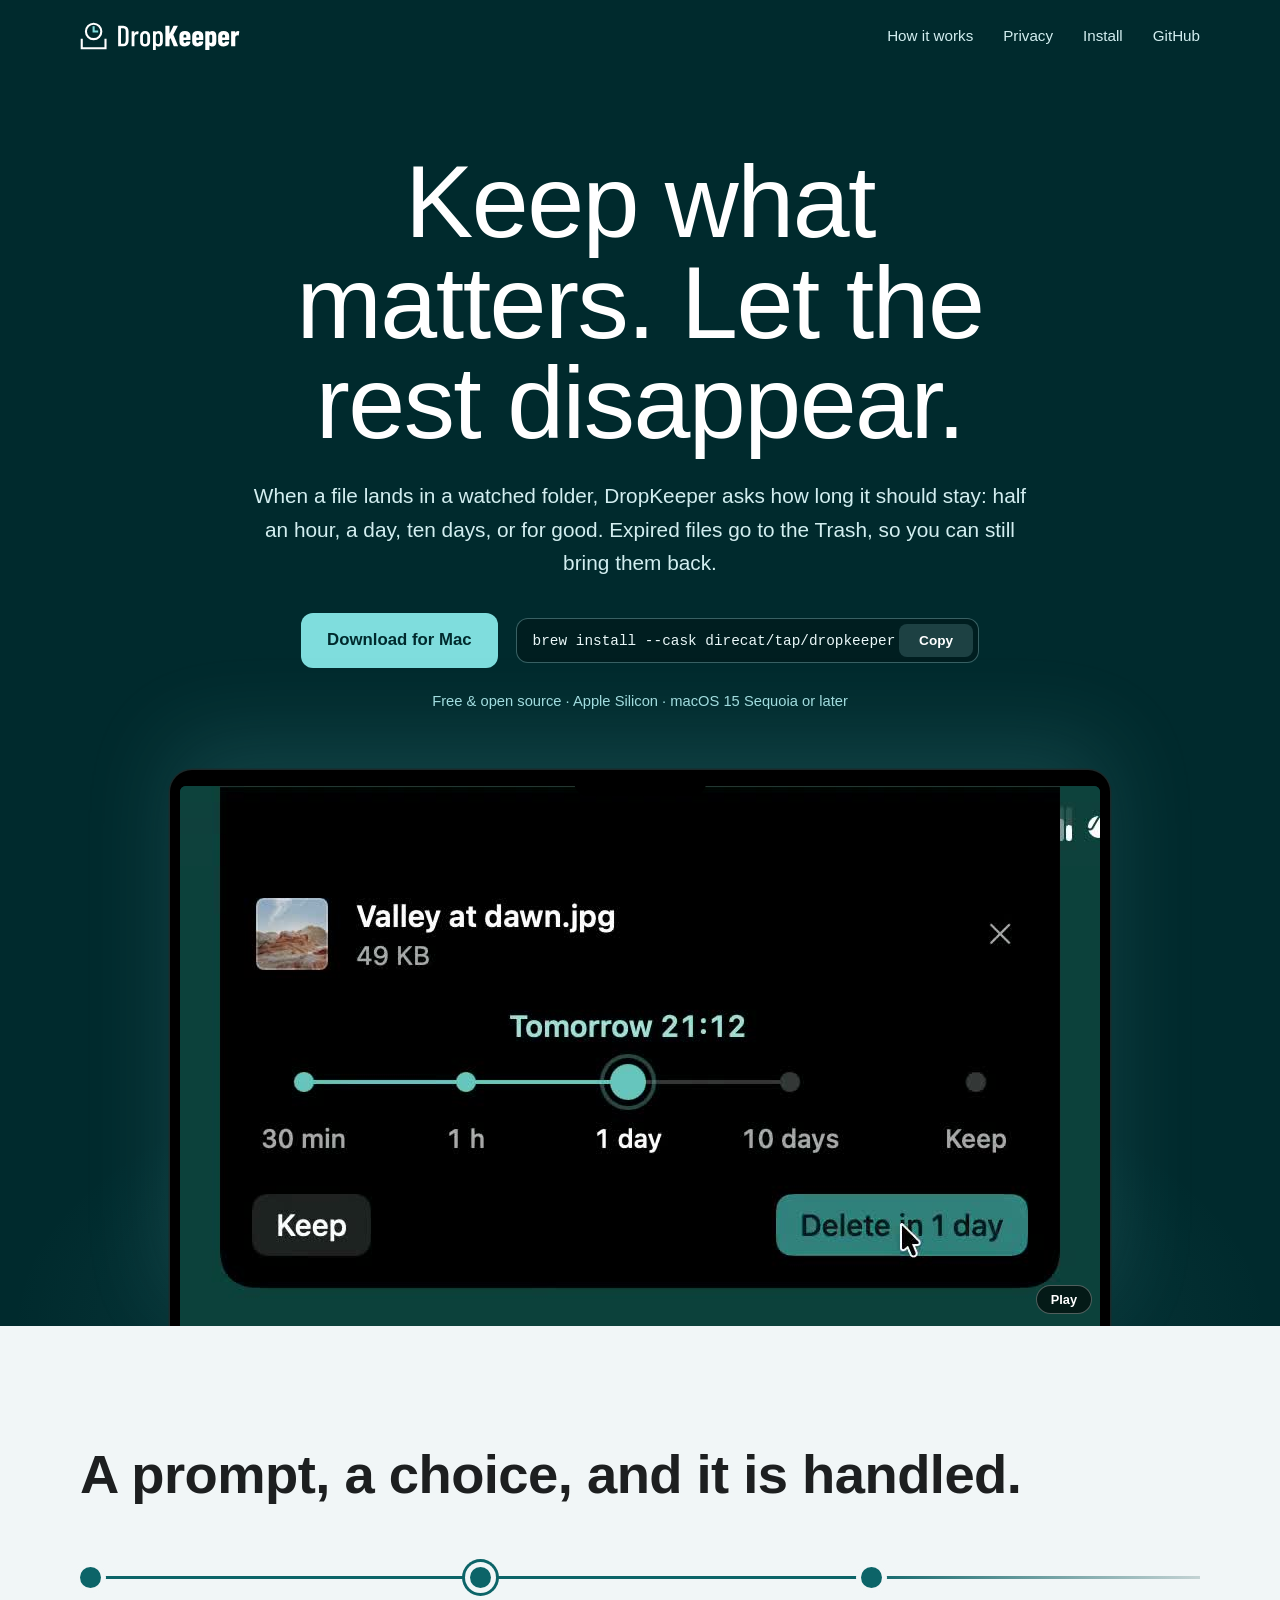
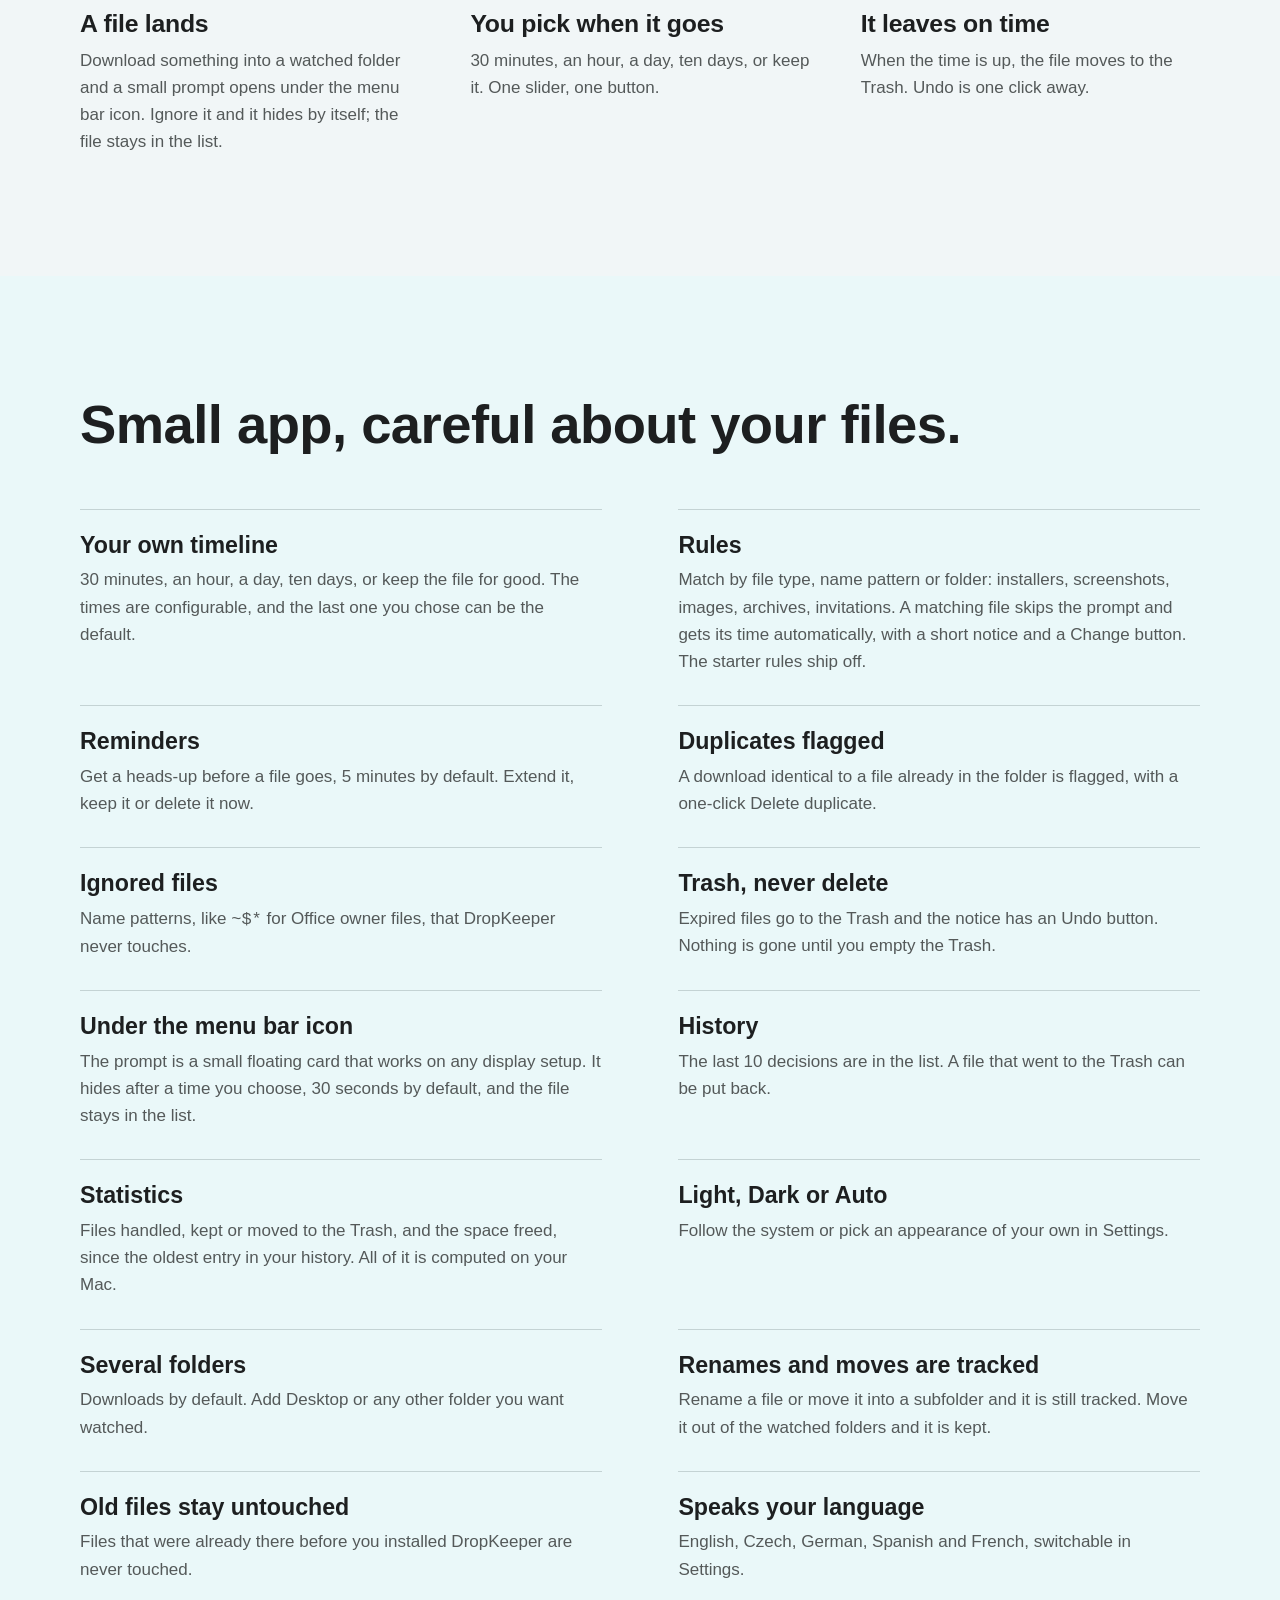
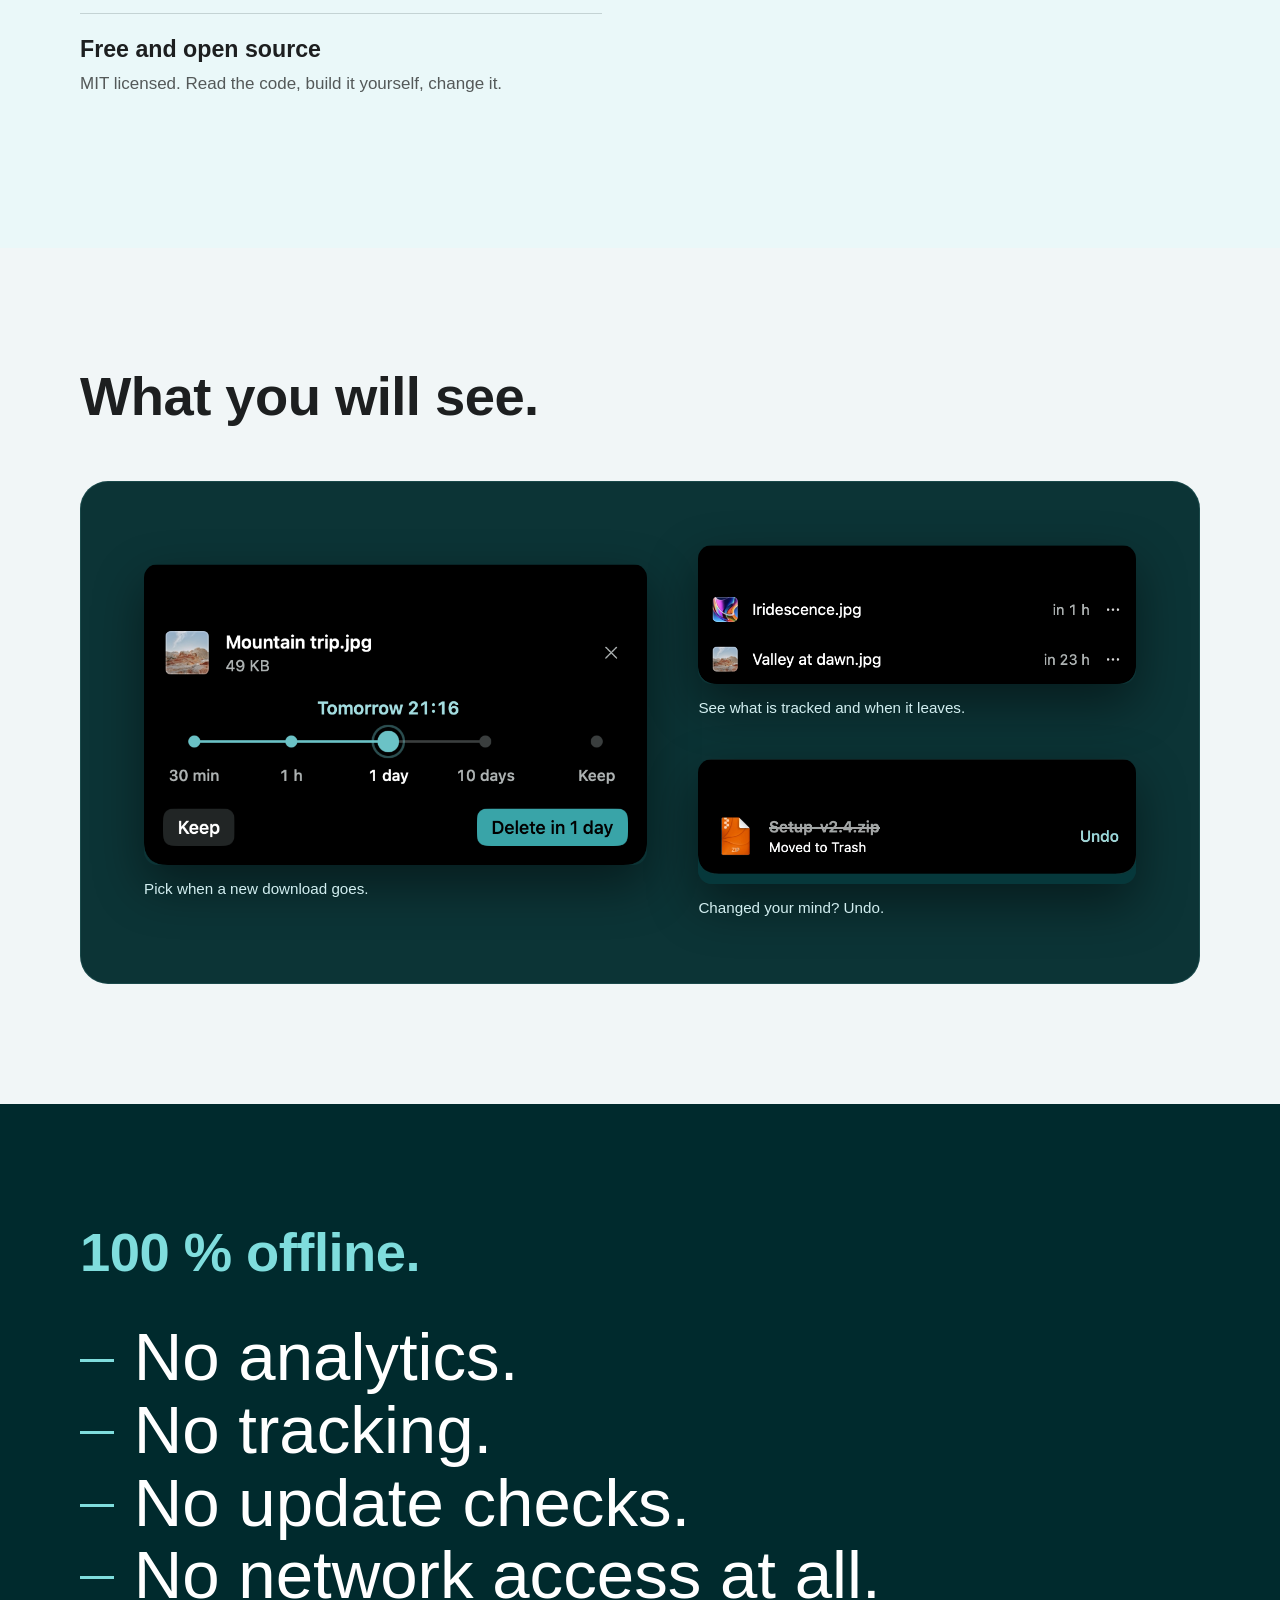
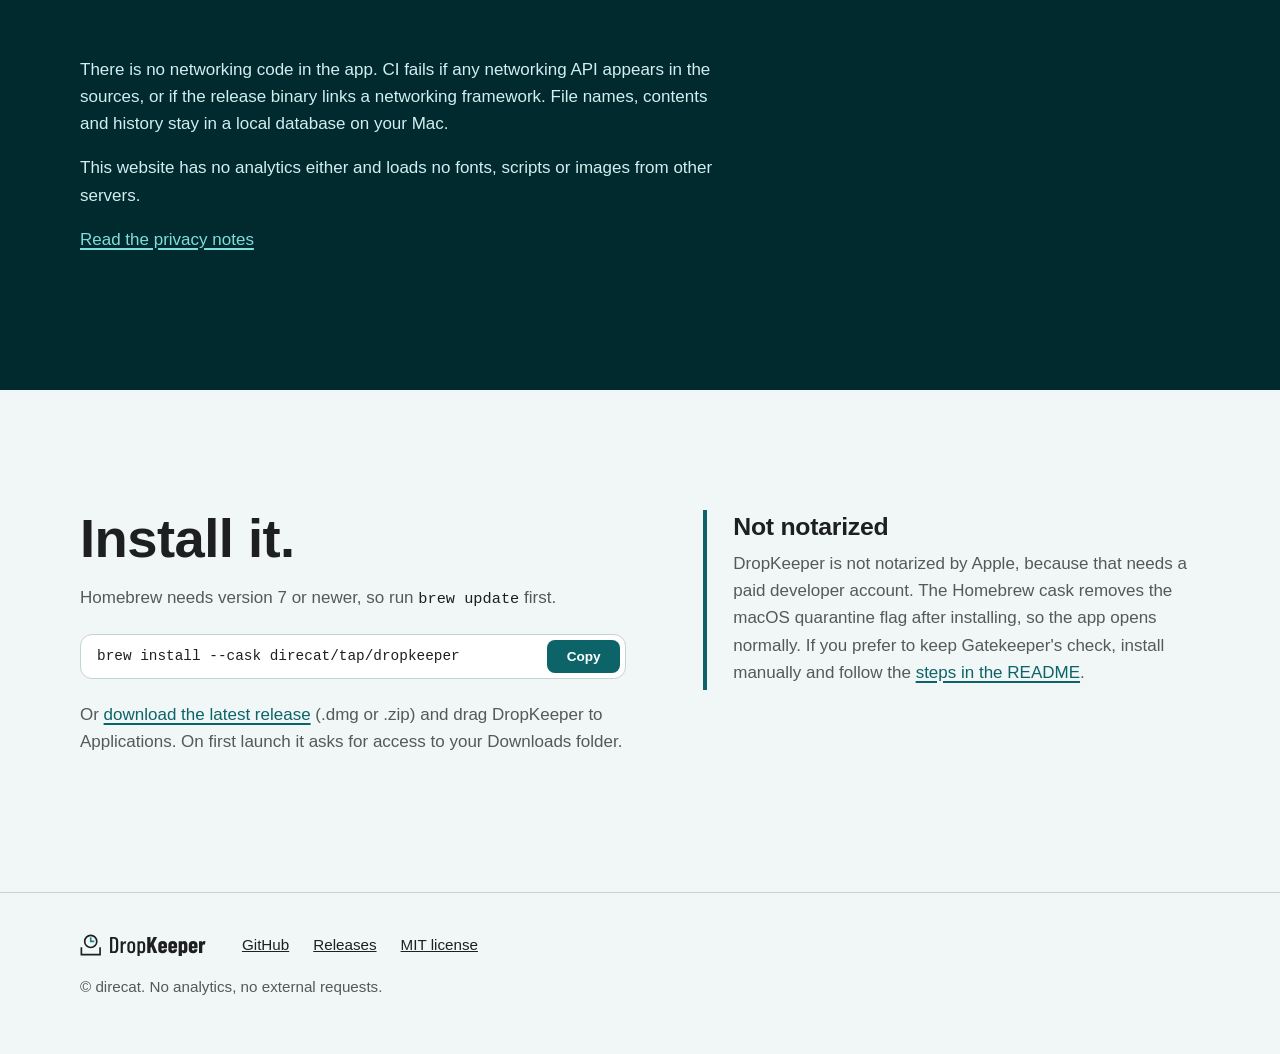
==== site/index.html @ 5622c26a "docs: describe 1.2 and drop the notch presentation" ====
<!doctype html>
<html lang="en">
<head>
<meta charset="utf-8">
<meta name="viewport" content="width=device-width, initial-scale=1">
<meta name="referrer" content="no-referrer">
<meta name="color-scheme" content="light dark">
<title>DropKeeper – Keep what matters. Let the rest disappear</title>
<meta name="description" content="DropKeeper asks how long each new download should stay and moves expired files to the Trash. A free, open source, 100 % offline menu bar app for macOS.">
<link rel="canonical" href="https://direcat.github.io/dropkeeper/">
<link rel="icon" type="image/png" sizes="32x32" href="assets/favicon-32.png">
<link rel="icon" type="image/svg+xml" href="assets/dropkeeper-mark.svg">
<link rel="apple-touch-icon" href="assets/apple-touch-icon.png">
<meta name="theme-color" content="#002A2D">

<meta property="og:type" content="website">
<meta property="og:site_name" content="DropKeeper">
<meta property="og:title" content="DropKeeper – Keep what matters. Let the rest disappear">
<meta property="og:description" content="Decide how long each new download stays. Expired files go to the Trash. Free, open source, 100 % offline.">
<meta property="og:url" content="https://direcat.github.io/dropkeeper/">
<meta property="og:image" content="https://direcat.github.io/dropkeeper/assets/social-preview.png">
<meta property="og:image:width" content="1280">
<meta property="og:image:height" content="640">
<meta property="og:image:alt" content="DropKeeper – Keep what matters. Let the rest disappear.">
<meta name="twitter:card" content="summary_large_image">
<meta name="twitter:title" content="DropKeeper – Keep what matters. Let the rest disappear">
<meta name="twitter:description" content="Decide how long each new download stays. Expired files go to the Trash. Free, open source, 100 % offline.">
<meta name="twitter:image" content="https://direcat.github.io/dropkeeper/assets/social-preview.png">
<meta name="twitter:image:alt" content="DropKeeper – Keep what matters. Let the rest disappear.">

<link rel="stylesheet" href="assets/site.css">
</head>
<body>
<a class="skip" href="#main">Skip to content</a>

<header class="hero">
  <div class="wrap">
    <nav class="top" aria-label="Main">
      <a class="brand" href="#top" aria-label="DropKeeper, back to top"><img src="assets/dropkeeper-lockup-white.svg" alt="DropKeeper" width="160" height="28"></a>
      <ul>
        <li><a href="#how">How it works</a></li>
        <li><a href="#privacy">Privacy</a></li>
        <li><a href="#install">Install</a></li>
        <li><a href="https://github.com/direcat/dropkeeper">GitHub</a></li>
      </ul>
    </nav>

    <div class="hero-copy" id="top">
      <h1>Keep what matters. Let the rest disappear.</h1>
      <p class="lede">When a file lands in a watched folder, DropKeeper asks how long it should stay: half an hour, a day, ten days, or for good. Expired files go to the Trash, so you can still bring them back.</p>
      <div class="cta">
        <a class="btn" href="https://github.com/direcat/dropkeeper/releases/latest">Download for Mac</a>
        <div class="brew">
          <code id="brew-cmd">brew install --cask direcat/tap/dropkeeper</code>
          <button type="button" id="copy" class="copy" aria-label="Copy the Homebrew command">Copy</button>
        </div>
      </div>
      <p class="small">Free &amp; open source · Apple Silicon · macOS 15 Sequoia or later</p>
      <p class="sr" role="status" id="copy-status"></p>
    </div>

    <figure class="screen">
      <video id="demo" autoplay muted loop playsinline preload="metadata" poster="assets/demo-poster.jpg" width="920" height="540" aria-label="Demo: a downloaded file appears, the prompt opens under the menu bar icon, a slider picks one day, and the file is later moved to the Trash with an Undo button.">
        <source src="assets/dropkeeper-demo.mp4" type="video/mp4">
      </video>
      <button type="button" class="pp" id="pp" aria-label="Pause the demo video" hidden>Pause</button>
    </figure>
  </div>
</header>

<main id="main">

  <section class="sec" id="how" aria-labelledby="how-h">
    <div class="wrap">
      <h2 id="how-h">A prompt, a choice, and it is handled.</h2>
      <ol class="track">
        <li>
          <h3>A file lands</h3>
          <p>Download something into a watched folder and a small prompt opens under the menu bar icon. Ignore it and it hides by itself; the file stays in the list.</p>
        </li>
        <li>
          <h3>You pick when it goes</h3>
          <p>30 minutes, an hour, a day, ten days, or keep it. One slider, one button.</p>
        </li>
        <li>
          <h3>It leaves on time</h3>
          <p>When the time is up, the file moves to the Trash. Undo is one click away.</p>
        </li>
      </ol>
    </div>
  </section>

  <section class="sec alt" aria-labelledby="feat-h">
    <div class="wrap">
      <h2 id="feat-h">Small app, careful about your files.</h2>
      <dl class="feats">
        <div>
          <dt>Your own timeline</dt>
          <dd>30 minutes, an hour, a day, ten days, or keep the file for good. The times are configurable, and the last one you chose can be the default.</dd>
        </div>
        <div>
          <dt>Rules</dt>
          <dd>Match by file type, name pattern or folder: installers, screenshots, images, archives, invitations. A matching file skips the prompt and gets its time automatically, with a short notice and a Change button. The starter rules ship off.</dd>
        </div>
        <div>
          <dt>Reminders</dt>
          <dd>Get a heads-up before a file goes, 5 minutes by default. Extend it, keep it or delete it now.</dd>
        </div>
        <div>
          <dt>Duplicates flagged</dt>
          <dd>A download identical to a file already in the folder is flagged, with a one-click Delete duplicate.</dd>
        </div>
        <div>
          <dt>Ignored files</dt>
          <dd>Name patterns, like <code>~$*</code> for Office owner files, that DropKeeper never touches.</dd>
        </div>
        <div>
          <dt>Trash, never delete</dt>
          <dd>Expired files go to the Trash and the notice has an Undo button. Nothing is gone until you empty the Trash.</dd>
        </div>
        <div>
          <dt>Under the menu bar icon</dt>
          <dd>The prompt is a small floating card that works on any display setup. It hides after a time you choose, 30 seconds by default, and the file stays in the list.</dd>
        </div>
        <div>
          <dt>History</dt>
          <dd>The last 10 decisions are in the list. A file that went to the Trash can be put back.</dd>
        </div>
        <div>
          <dt>Statistics</dt>
          <dd>Files handled, kept or moved to the Trash, and the space freed, since the oldest entry in your history. All of it is computed on your Mac.</dd>
        </div>
        <div>
          <dt>Light, Dark or Auto</dt>
          <dd>Follow the system or pick an appearance of your own in Settings.</dd>
        </div>
        <div>
          <dt>Several folders</dt>
          <dd>Downloads by default. Add Desktop or any other folder you want watched.</dd>
        </div>
        <div>
          <dt>Renames and moves are tracked</dt>
          <dd>Rename a file or move it into a subfolder and it is still tracked. Move it out of the watched folders and it is kept.</dd>
        </div>
        <div>
          <dt>Old files stay untouched</dt>
          <dd>Files that were already there before you installed DropKeeper are never touched.</dd>
        </div>
        <div>
          <dt>Speaks your language</dt>
          <dd>English, Czech, German, Spanish and French, switchable in Settings.</dd>
        </div>
        <div>
          <dt>Free and open source</dt>
          <dd>MIT licensed. Read the code, build it yourself, change it.</dd>
        </div>
      </dl>
    </div>
  </section>

  <section class="sec" aria-labelledby="shots-h">
    <div class="wrap">
      <h2 id="shots-h">What you will see.</h2>
      <div class="stage">
        <figure class="s-prompt">
          <img src="assets/prompt.png" width="840" height="502" loading="lazy" alt="The prompt for a new file named Mountain trip.jpg with a slider set to one day, showing the deletion time Tomorrow 21:16, a Keep button and a Delete in 1 day button.">
          <figcaption>Pick when a new download goes.</figcaption>
        </figure>
        <figure class="s-list">
          <img src="assets/list.png" width="840" height="268" loading="lazy" alt="A list of tracked files, Iridescence.jpg expiring in 1 hour and Valley at dawn.jpg in 23 hours.">
          <figcaption>See what is tracked and when it leaves.</figcaption>
        </figure>
        <figure class="s-notice">
          <img src="assets/notice.png" width="840" height="240" loading="lazy" alt="A notice saying Setup-v2.4.zip was moved to the Trash, with an Undo button.">
          <figcaption>Changed your mind? Undo.</figcaption>
        </figure>
      </div>
    </div>
  </section>

  <section class="sec dark" id="privacy" aria-labelledby="priv-h">
    <div class="wrap">
      <h2 id="priv-h">100 % offline.</h2>
      <ul class="nots" aria-label="What DropKeeper does not do">
        <li>No analytics.</li>
        <li>No tracking.</li>
        <li>No update checks.</li>
        <li>No network access at all.</li>
      </ul>
      <div class="prose">
        <p>There is no networking code in the app. CI fails if any networking API appears in the sources, or if the release binary links a networking framework. File names, contents and history stay in a local database on your Mac.</p>
        <p>This website has no analytics either and loads no fonts, scripts or images from other servers.</p>
        <p><a class="link" href="https://github.com/direcat/dropkeeper#privacy">Read the privacy notes</a></p>
      </div>
    </div>
  </section>

  <section class="sec" id="install" aria-labelledby="inst-h">
    <div class="wrap two">
      <div>
        <h2 id="inst-h">Install it.</h2>
        <p class="prose-p">Homebrew needs version 7 or newer, so run <code>brew update</code> first.</p>
        <div class="brew on-page">
          <code>brew install --cask direcat/tap/dropkeeper</code>
          <button type="button" class="copy" data-copy aria-label="Copy the Homebrew command">Copy</button>
        </div>
        <p class="prose-p">Or <a class="link" href="https://github.com/direcat/dropkeeper/releases/latest">download the latest release</a> (.dmg or .zip) and drag DropKeeper to Applications. On first launch it asks for access to your Downloads folder.</p>
      </div>
      <div class="note">
        <h3>Not notarized</h3>
        <p>DropKeeper is not notarized by Apple, because that needs a paid developer account. The Homebrew cask removes the macOS quarantine flag after installing, so the app opens normally. If you prefer to keep Gatekeeper's check, install manually and follow the <a class="link" href="https://github.com/direcat/dropkeeper#install">steps in the README</a>.</p>
      </div>
    </div>
  </section>

</main>

<footer class="foot">
  <div class="wrap">
    <picture>
      <source media="(prefers-color-scheme: dark)" srcset="assets/dropkeeper-lockup-white.svg">
      <img src="assets/dropkeeper-lockup.svg" alt="DropKeeper" width="128" height="22">
    </picture>
    <ul>
      <li><a href="https://github.com/direcat/dropkeeper">GitHub</a></li>
      <li><a href="https://github.com/direcat/dropkeeper/releases">Releases</a></li>
      <li><a href="https://github.com/direcat/dropkeeper/blob/master/LICENSE">MIT license</a></li>
    </ul>
    <p>© direcat. No analytics, no external requests.</p>
  </div>
</footer>

<script src="assets/site.js"></script>
</body>
</html>
---- site/assets/site.css ----
:root {
  --p100: #EAF8F9; --p200: #D2EEF0; --p300: #A3DDE0; --p400: #6AC2C6; --p500: #39A4A9;
  --p600: #188489; --p700: #0C6468; --p800: #034649; --p900: #002A2D; --glow: #7FDDDD;
  --n100: #F1F6F7; --n200: #E3E9E9; --n300: #CDD2D2; --n600: #717676; --n700: #545959; --n900: #212525; --ink: #1D1F20;

  --bg: var(--n100);
  --bg-alt: var(--p100);
  --text: var(--ink);
  --muted: var(--n700);
  --line: #C4D3D4;
  --accent: var(--p700);
  --accent-ink: #fff;
  --code-bg: #fff;

  --sans: -apple-system, BlinkMacSystemFont, "SF Pro Text", "SF Pro", "Segoe UI", Roboto, "Helvetica Neue", Arial, sans-serif;
  --cond: "Avenir Next Condensed", "SF Pro Display", "Roboto Condensed", "Arial Narrow", -apple-system, BlinkMacSystemFont, "Segoe UI", sans-serif;
  --mono: ui-monospace, "SF Mono", SFMono-Regular, Menlo, Consolas, monospace;
  --gutter: clamp(20px, 5vw, 48px);
}
@media (prefers-color-scheme: dark) {
  :root {
    --bg: #021C1E; --bg-alt: #04282B; --text: #E6F1F2; --muted: #A9BFC1; --line: #134347;
    --accent: var(--glow); --accent-ink: #002A2D; --code-bg: #031416;
  }
}

*, *::before, *::after { box-sizing: border-box; }
html { scroll-behavior: smooth; -webkit-text-size-adjust: 100%; }
@media (prefers-reduced-motion: reduce) { html { scroll-behavior: auto; } }
body {
  margin: 0; background: var(--bg); color: var(--text);
  font: 400 1.0625rem/1.6 var(--sans); -webkit-font-smoothing: antialiased;
}
img, video { max-width: 100%; height: auto; display: block; }
a { color: inherit; }
.wrap { width: min(1120px, 100% - 2 * var(--gutter)); margin-inline: auto; }
.sr { position: absolute; width: 1px; height: 1px; overflow: hidden; clip-path: inset(50%); white-space: nowrap; }
.skip { position: absolute; left: 12px; top: -60px; z-index: 10; background: var(--glow); color: var(--p900); padding: 10px 16px; border-radius: 8px; font-weight: 600; }
.skip:focus { top: 12px; }
:focus-visible { outline: 3px solid var(--glow); outline-offset: 3px; border-radius: 4px; }
.sec:not(.dark) :focus-visible { outline-color: var(--p600); }
@media (prefers-color-scheme: dark) { .sec:not(.dark) :focus-visible { outline-color: var(--glow); } }

h1, h2, h3 { font-family: var(--cond); font-weight: 600; line-height: 1.05; letter-spacing: -0.01em; margin: 0; text-wrap: balance; }

/* hero: always the dark petrol of the app, like a screen in a dark room */
.hero {
  background:
    radial-gradient(900px 420px at 50% 100%, rgba(127,221,221,.16), transparent 70%),
    var(--p900);
  color: #fff; padding-top: 22px; overflow: hidden;
}
.top { display: flex; justify-content: space-between; align-items: center; gap: 16px; flex-wrap: wrap; }
.top ul { display: flex; gap: clamp(14px, 3vw, 30px); list-style: none; margin: 0; padding: 0; font-size: .95rem; }
.top a { text-decoration: none; color: var(--p200); padding: 6px 0; }
.top a:hover { color: #fff; text-decoration: underline; text-underline-offset: 4px; }
.brand { display: inline-block; padding: 0 !important; }
.brand img { height: 28px; width: auto; }
/* centered over the screen below it */
.hero-copy { padding: clamp(48px, 8vw, 104px) 0 clamp(36px, 5vw, 56px); max-width: 940px; margin-inline: auto; text-align: center; }
.hero-copy .lede { margin-inline: auto; }
.hero-copy .cta { justify-content: center; }
.hero h1 { font-size: clamp(3rem, 8.4vw, 6.4rem); font-weight: 500; line-height: .98; letter-spacing: -0.015em; }
.lede { font-size: clamp(1.1rem, 2vw, 1.3rem); color: var(--p200); max-width: 38em; margin: 26px 0 0; }
.cta { display: flex; flex-wrap: wrap; gap: 14px 18px; align-items: center; margin-top: 34px; }
.btn {
  display: inline-block; background: var(--glow); color: var(--p900); font-weight: 650; text-decoration: none;
  padding: 14px 26px; border-radius: 12px; font-size: 1.05rem; transition: background .15s;
}
.btn:hover { background: #fff; }
.brew {
  display: flex; align-items: center; gap: 4px; max-width: 100%;
  border: 1px solid rgba(163,221,224,.35); border-radius: 12px; padding: 5px 5px 5px 16px;
  background: rgba(0,0,0,.28);
}
.brew code { font: .9rem/1.4 var(--mono); color: var(--p100); overflow-x: auto; white-space: nowrap; padding: 6px 0; }
.copy {
  font: 600 .85rem var(--sans); border: 0; border-radius: 8px; padding: 9px 14px; cursor: pointer;
  background: rgba(163,221,224,.18); color: #fff; min-width: 4.6rem;
}
.copy:hover { background: rgba(163,221,224,.32); }
.small { margin: 22px 0 0; font-size: .92rem; color: var(--p300); }

/* MacBook-top frame around the demo video */
.screen {
  position: relative; margin: 0 auto; max-width: 940px;
  background: #000; padding: 16px 10px 0; border-radius: 22px 22px 0 0;
  box-shadow: 0 0 0 1.5px #1c2a2b, 0 -30px 90px rgba(127,221,221,.14);
}
.screen::before {
  content: ""; position: absolute; top: 0; left: 50%; transform: translateX(-50%);
  width: clamp(80px, 14%, 132px); height: 26px; background: #000; border-radius: 0 0 14px 14px; z-index: 2;
}
.screen video { width: 100%; border-radius: 6px 6px 0 0; background: var(--p800); aspect-ratio: 920 / 540; }
.pp {
  position: absolute; right: 18px; bottom: 12px; z-index: 3; font: 600 .8rem var(--sans); color: #fff;
  background: rgba(0,0,0,.6); border: 1px solid rgba(255,255,255,.3); border-radius: 999px; padding: 6px 14px; cursor: pointer;
}
.pp:hover { background: rgba(0,0,0,.85); }
.pp[hidden] { display: none; }

/* sections */
.sec { padding: clamp(64px, 10vw, 120px) 0; }
.sec.alt { background: var(--bg-alt); }
.sec h2 { font-size: clamp(2rem, 4.6vw, 3.4rem); max-width: 18em; }
.sec h3 { font-size: 1.55rem; font-weight: 600; }
.sec p { max-width: 38em; }

/* how it works: the slider from the app, as a timeline */
.track { list-style: none; margin: 64px 0 0; padding: 0; display: grid; grid-template-columns: repeat(3, 1fr); gap: 0 clamp(24px, 4vw, 56px); position: relative; }
.track li { position: relative; padding-top: 44px; }
.track li::before { /* the line */
  content: ""; position: absolute; top: 9px; left: 0; right: calc(-1 * clamp(24px, 4vw, 56px)); height: 3px; background: var(--accent);
}
.track li:last-child::before { right: 0; background: linear-gradient(90deg, var(--accent), var(--line)); }
.track li::after { /* the knob */
  content: ""; position: absolute; top: 0; left: 0; width: 21px; height: 21px; border-radius: 50%;
  background: var(--accent); box-shadow: 0 0 0 5px var(--bg);
}
.track li:nth-child(2)::after { box-shadow: 0 0 0 5px var(--bg), 0 0 0 8px var(--accent); }
.track h3 { margin-bottom: 10px; }
.track p { margin: 0; color: var(--muted); }

/* features */
.feats { display: grid; grid-template-columns: repeat(2, 1fr); gap: 0 clamp(32px, 6vw, 88px); margin: 56px 0 0; }
.feats div { border-top: 1px solid var(--line); padding: 22px 0 30px; }
.feats dt { font: 600 1.45rem/1.15 var(--cond); margin-bottom: 8px; }
.feats dd { margin: 0; color: var(--muted); max-width: 32em; }

/* screenshots */
.stage {
  margin-top: 56px; background: #0C3436; border-radius: 28px; padding: clamp(24px, 5vw, 64px);
  display: grid; grid-template-columns: 1.15fr 1fr; grid-template-areas: "p l" "p n"; gap: clamp(20px, 3vw, 40px) clamp(24px, 4vw, 56px);
  align-items: center; box-shadow: inset 0 0 0 1px rgba(127,221,221,.12);
}
.stage figure { margin: 0; }
.stage img { border-radius: 14px; box-shadow: 0 20px 50px rgba(0,0,0,.45); }
.stage figcaption { margin-top: 12px; color: var(--p200); font-size: .95rem; }
.s-prompt { grid-area: p; } .s-list { grid-area: l; } .s-notice { grid-area: n; }

/* privacy */
.sec.dark { background: var(--p900); color: #fff; }
.sec.dark h2 { color: var(--glow); }
.nots { list-style: none; margin: 40px 0 0; padding: 0; font: 500 clamp(2rem, 6vw, 4.2rem)/1.08 var(--cond); }
.nots li { color: #fff; }
.nots li::before { content: ""; display: inline-block; width: .5em; height: 3px; background: var(--glow); vertical-align: .28em; margin-right: .3em; }
.prose { margin-top: 44px; color: var(--p200); max-width: 38em; }
.prose.wide { margin-top: 36px; color: var(--text); }
.prose p { margin: 0 0 1em; }
.dark .link { color: var(--glow); }

.link { color: var(--accent); text-underline-offset: 3px; text-decoration-thickness: 1.5px; }
.link:hover { text-decoration-thickness: 3px; }

/* install */
.two { display: grid; grid-template-columns: 1.1fr 1fr; gap: clamp(32px, 6vw, 88px); align-items: start; }
.prose-p { color: var(--muted); }
.prose-p code { font-family: var(--mono); font-size: .9em; color: var(--text); }
.brew.on-page { background: var(--code-bg); border-color: var(--line); margin: 22px 0; display: flex; }
.on-page code { color: var(--text); }
.on-page .copy { background: var(--p700); color: #fff; }
.on-page .copy:hover { background: var(--p800); }
@media (prefers-color-scheme: dark) { .on-page .copy { background: var(--p600); } .on-page .copy:hover { background: var(--p500); } }
.note { border-left: 4px solid var(--accent); padding: 4px 0 4px 26px; }
.note h3 { margin-bottom: 10px; }
.note p { margin: 0; color: var(--muted); }

/* footer */
.foot { border-top: 1px solid var(--line); padding: 40px 0 56px; font-size: .95rem; color: var(--muted); }
.foot .wrap { display: flex; flex-wrap: wrap; align-items: center; gap: 18px 36px; }
.foot img { height: 22px; width: auto; }
.foot ul { display: flex; flex-wrap: wrap; gap: 8px 24px; list-style: none; margin: 0; padding: 0; }
.foot a { color: var(--text); }
.foot p { margin: 0; flex-basis: 100%; }

@media (max-width: 820px) {
  .track { grid-template-columns: 1fr; gap: 36px; margin-top: 48px; }
  .track li { padding: 0 0 0 48px; }
  .track li::before { top: 0; left: 9px; right: auto; bottom: -36px; width: 3px; height: auto; }
  .track li:last-child::before { display: none; }
  .track li::after { top: 3px; }
  .feats { grid-template-columns: 1fr; }
  .stage { grid-template-columns: 1fr; grid-template-areas: "p" "l" "n"; border-radius: 20px; }
  .two { grid-template-columns: 1fr; }
}
@media (max-width: 520px) {
  .top ul { gap: 14px; }
  .btn { width: 100%; text-align: center; }
  .brew { width: 100%; }
  .brew code { font-size: .78rem; }
  .screen { padding: 12px 6px 0; border-radius: 16px 16px 0 0; }
  .screen::before { height: 18px; }
}

.brew code { min-width: 0; flex: 1 1 auto; }
.copy { flex: none; }
.cta > * { min-width: 0; }
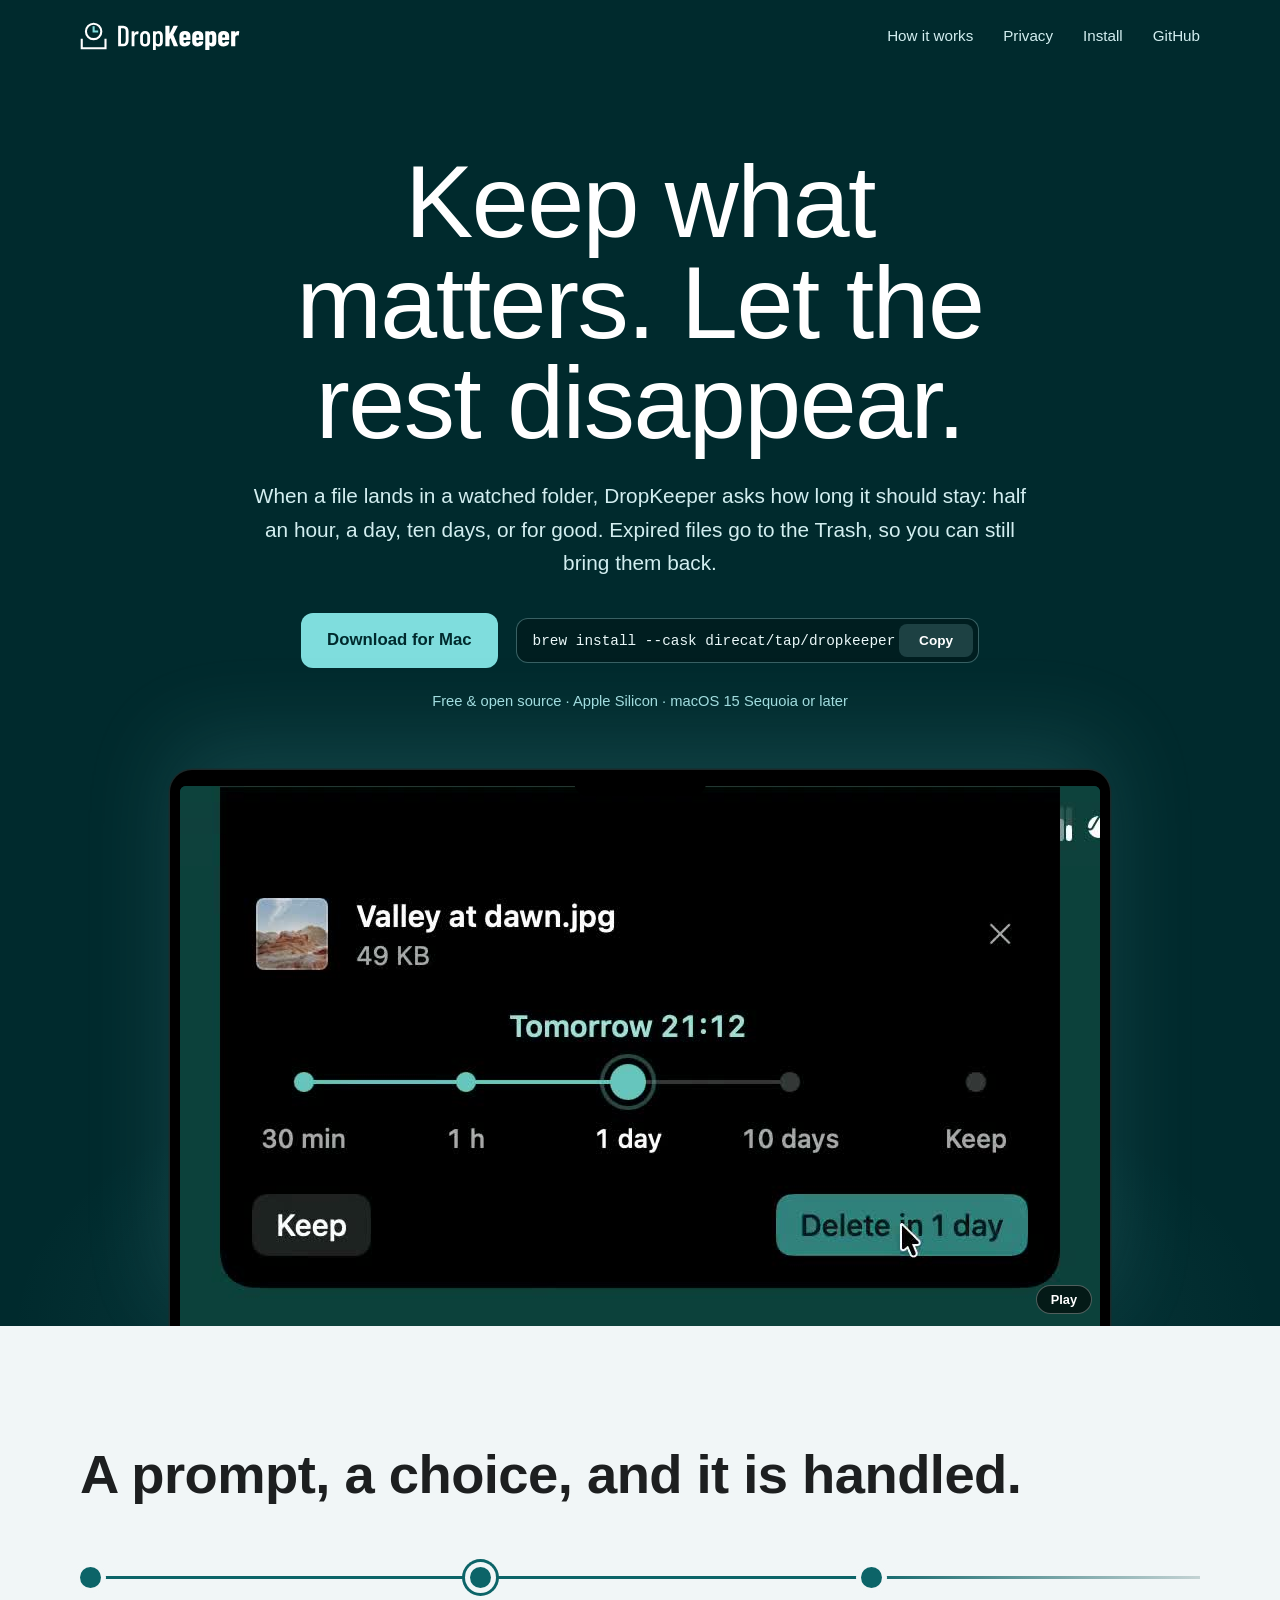
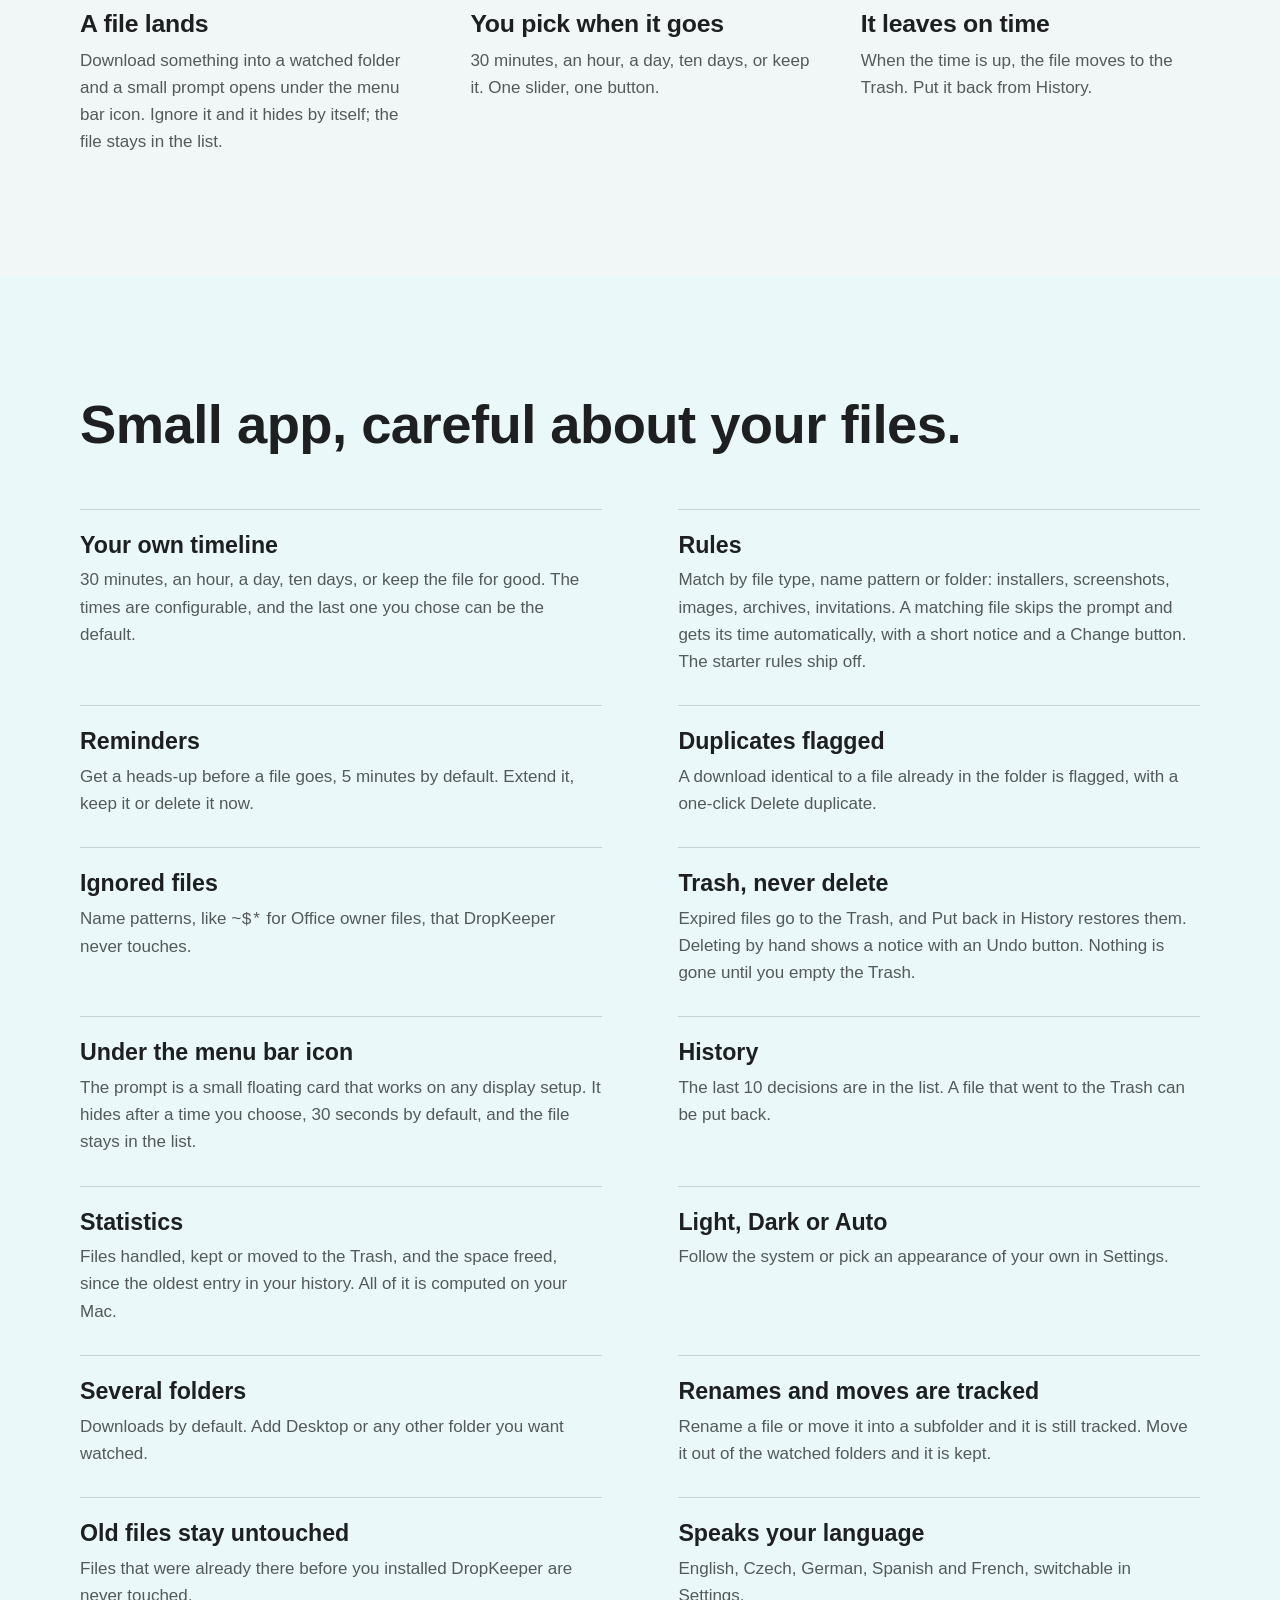
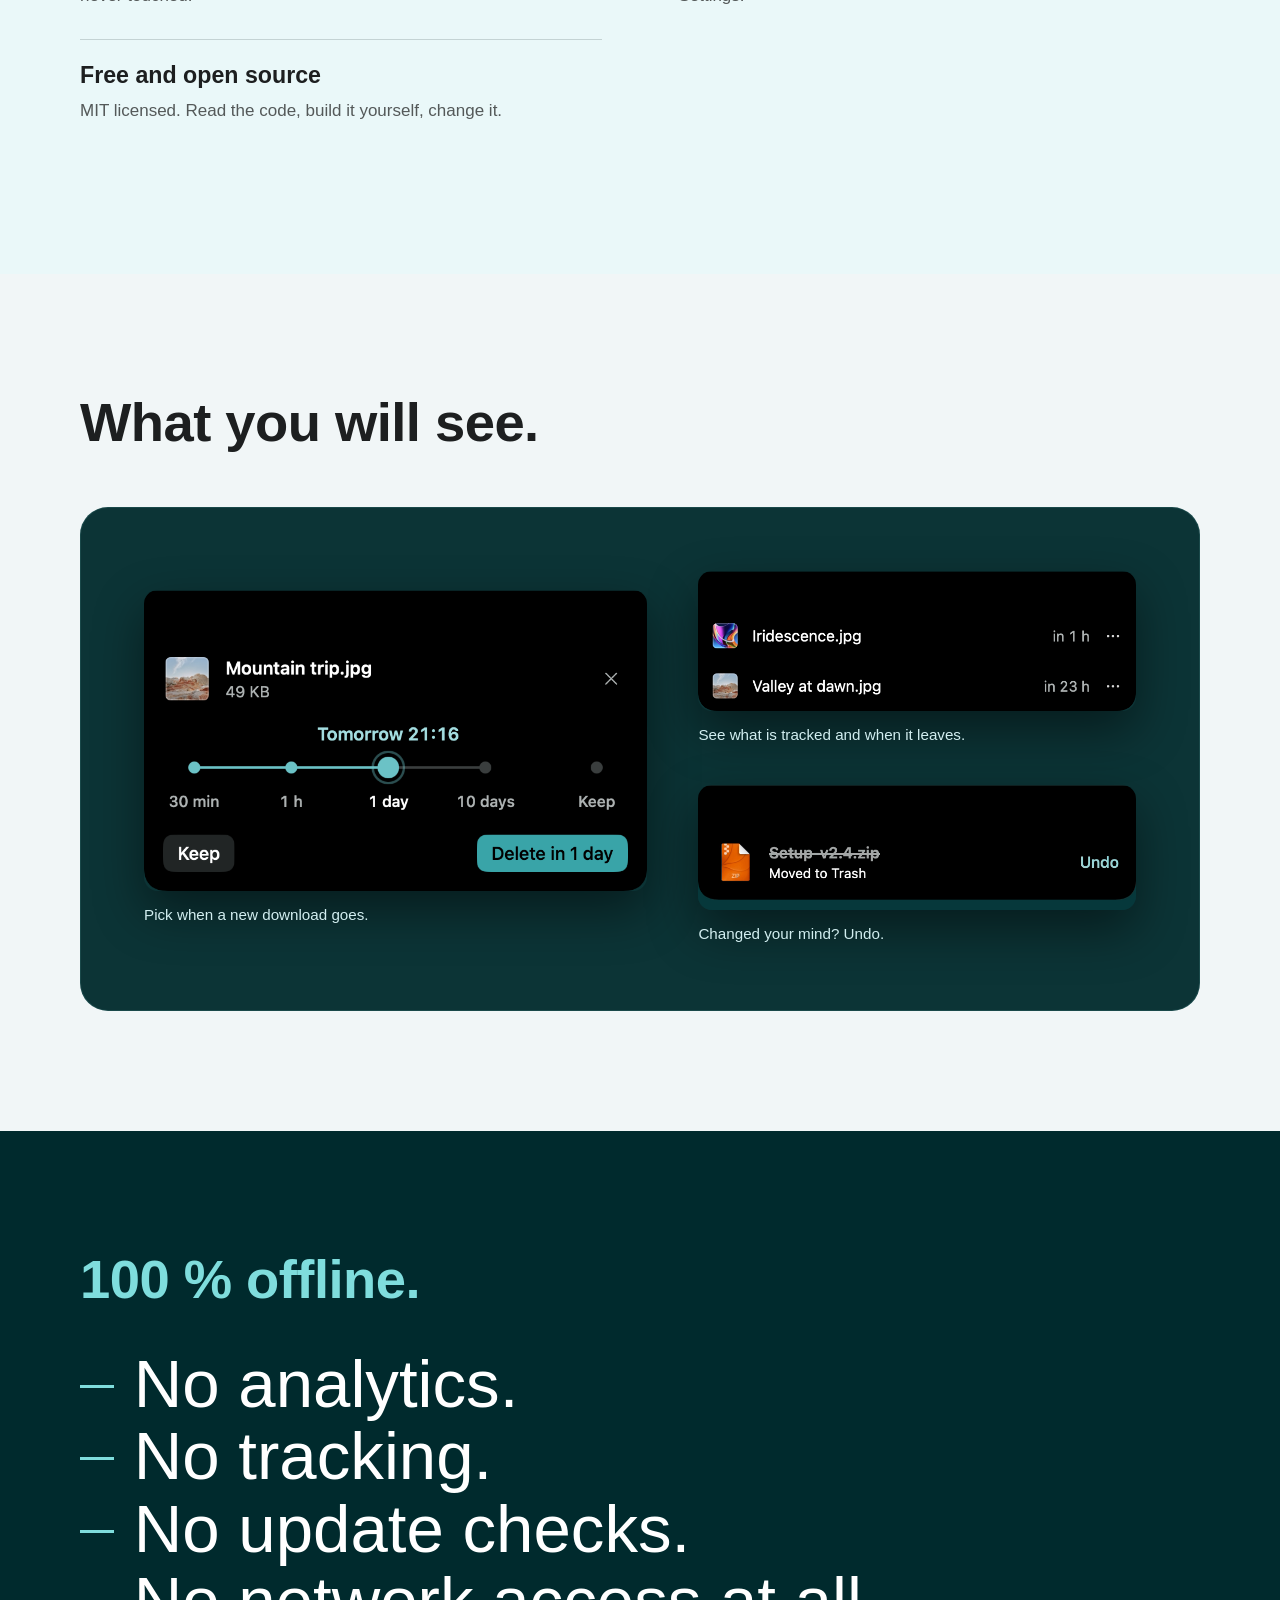
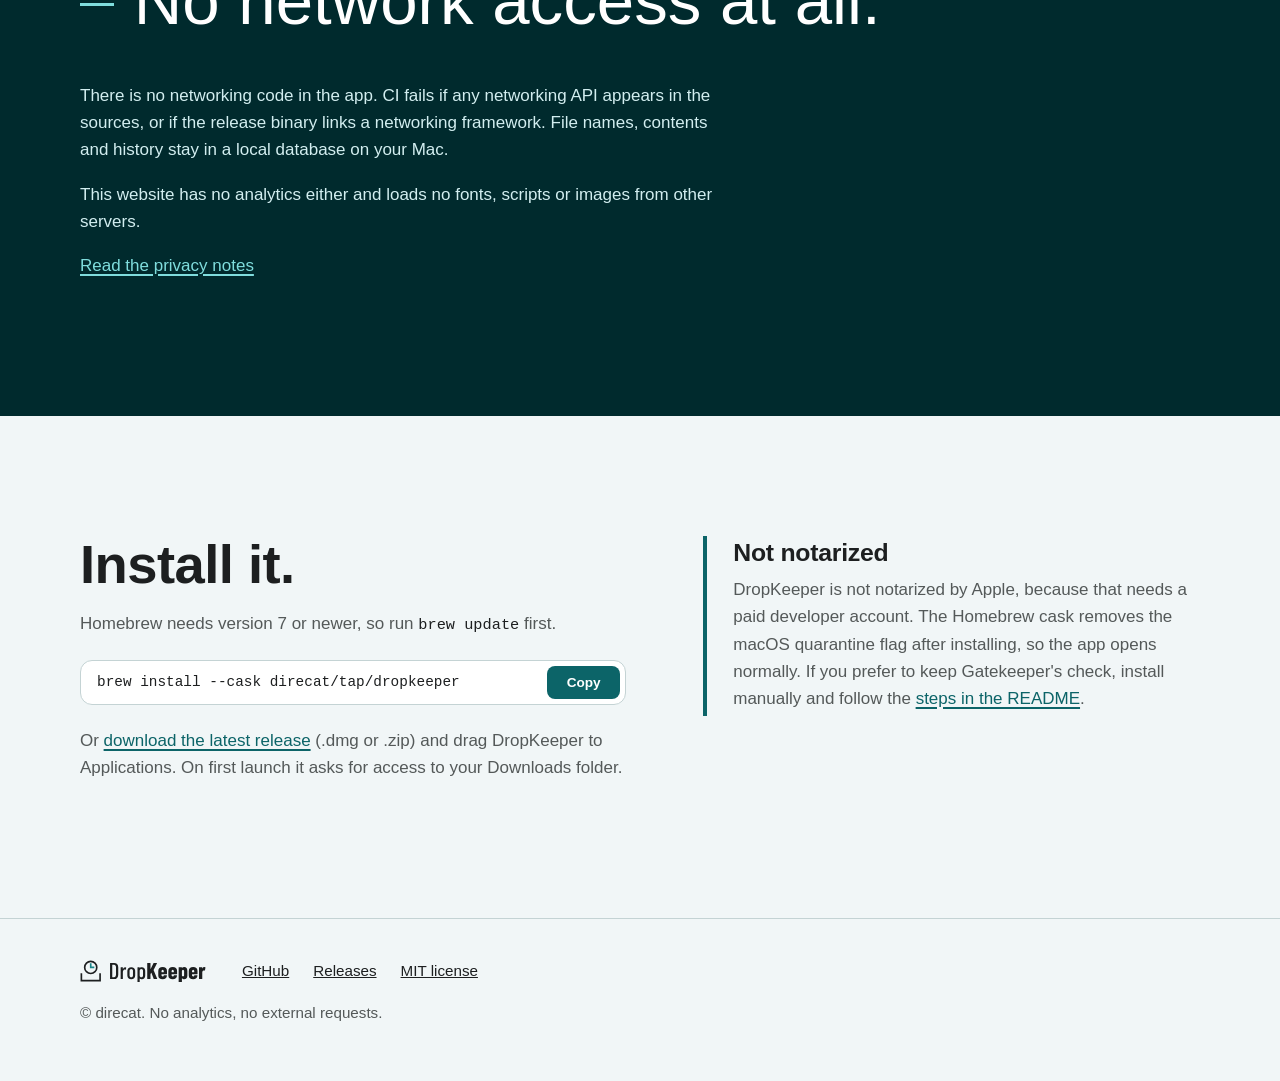
==== commit 86fae857: "feat: no Moved to Trash notice after a reminded expiry" ====
--- a/site/index.html
+++ b/site/index.html
@@ -84,7 +84,7 @@
         </li>
         <li>
           <h3>It leaves on time</h3>
-          <p>When the time is up, the file moves to the Trash. Undo is one click away.</p>
+          <p>When the time is up, the file moves to the Trash. Put it back from History.</p>
         </li>
       </ol>
     </div>
@@ -116,7 +116,7 @@
         </div>
         <div>
           <dt>Trash, never delete</dt>
-          <dd>Expired files go to the Trash and the notice has an Undo button. Nothing is gone until you empty the Trash.</dd>
+          <dd>Expired files go to the Trash, and Put back in History restores them. Deleting by hand shows a notice with an Undo button. Nothing is gone until you empty the Trash.</dd>
         </div>
         <div>
           <dt>Under the menu bar icon</dt>
--- a/site/assets/site.css
+++ b/site/assets/site.css
@@ -81,7 +81,7 @@
 .copy:hover { background: rgba(163,221,224,.32); }
 .small { margin: 22px 0 0; font-size: .92rem; color: var(--p300); }
 
-/* MacBook-top frame around the demo video */
+/* MacBook-top frame around the demo video. The ::before shape mimics the old notch demo; remove it together with the new demo media. */
 .screen {
   position: relative; margin: 0 auto; max-width: 940px;
   background: #000; padding: 16px 10px 0; border-radius: 22px 22px 0 0;
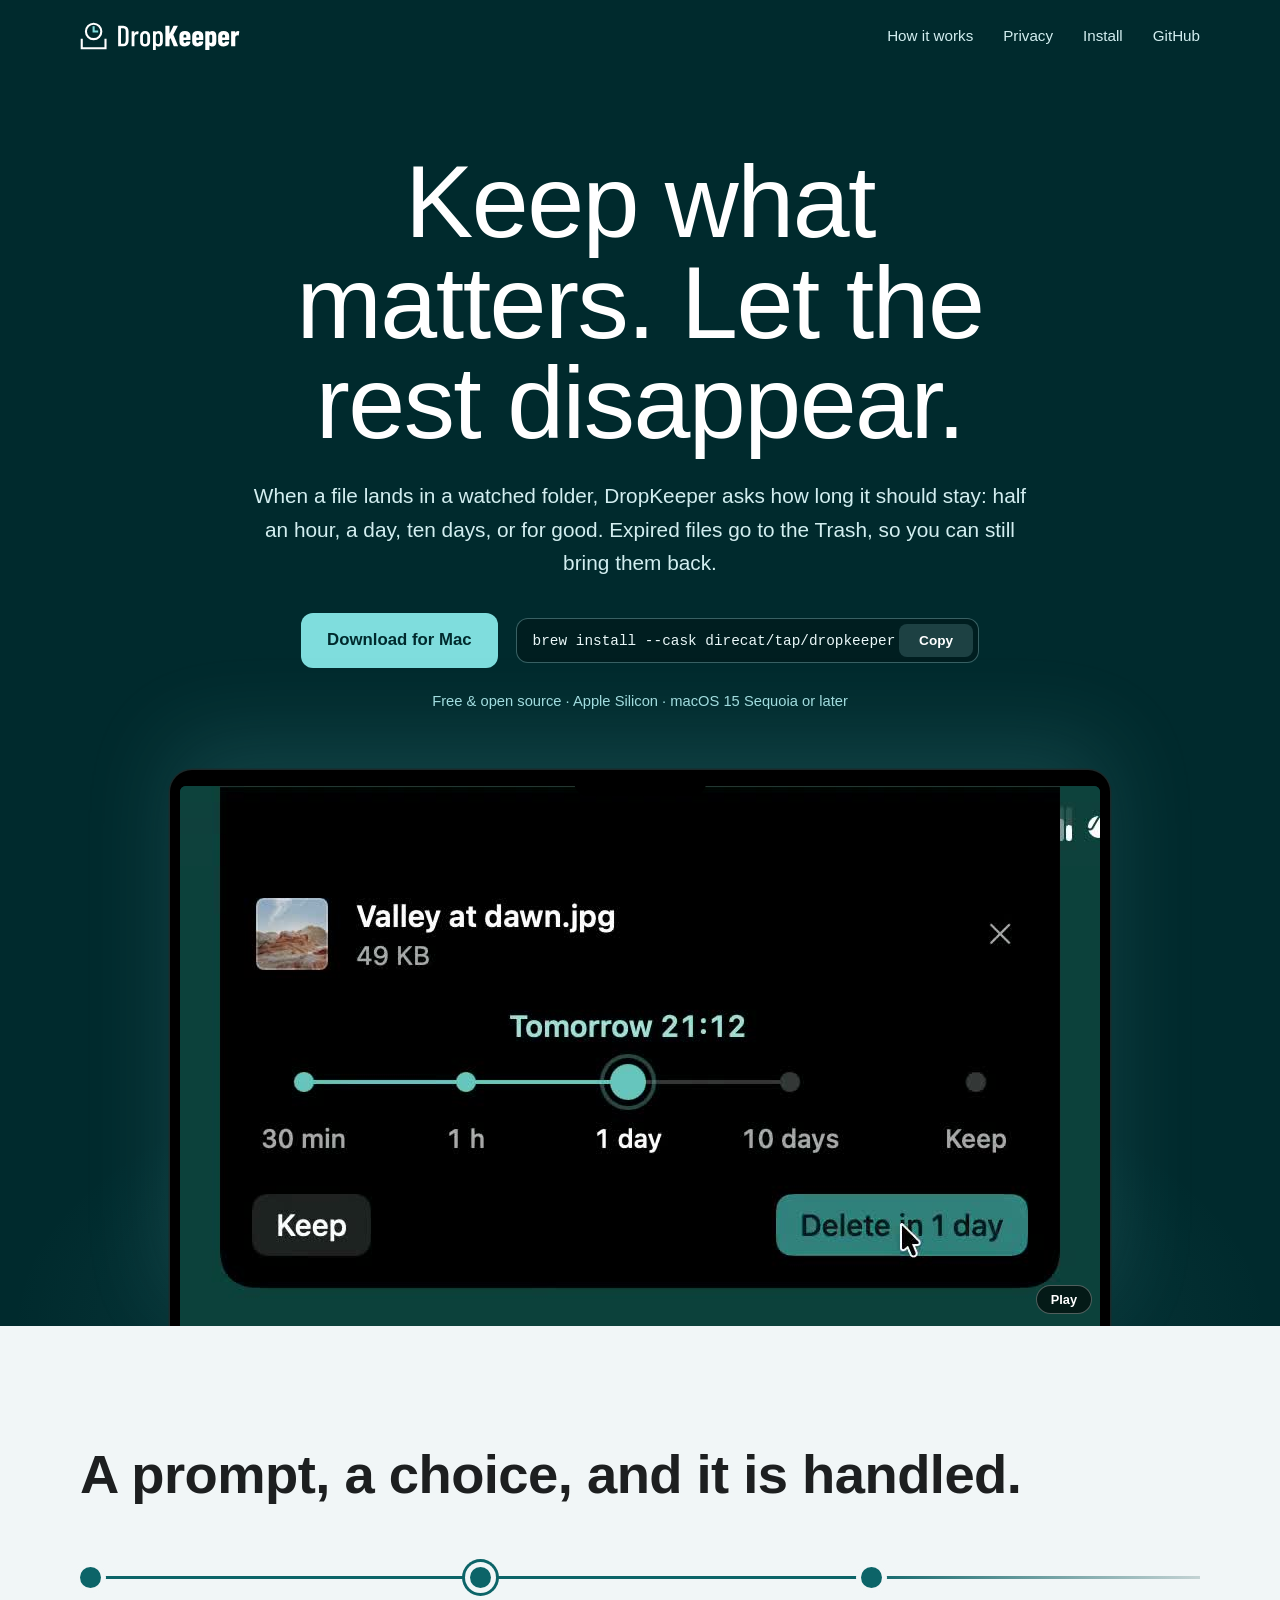
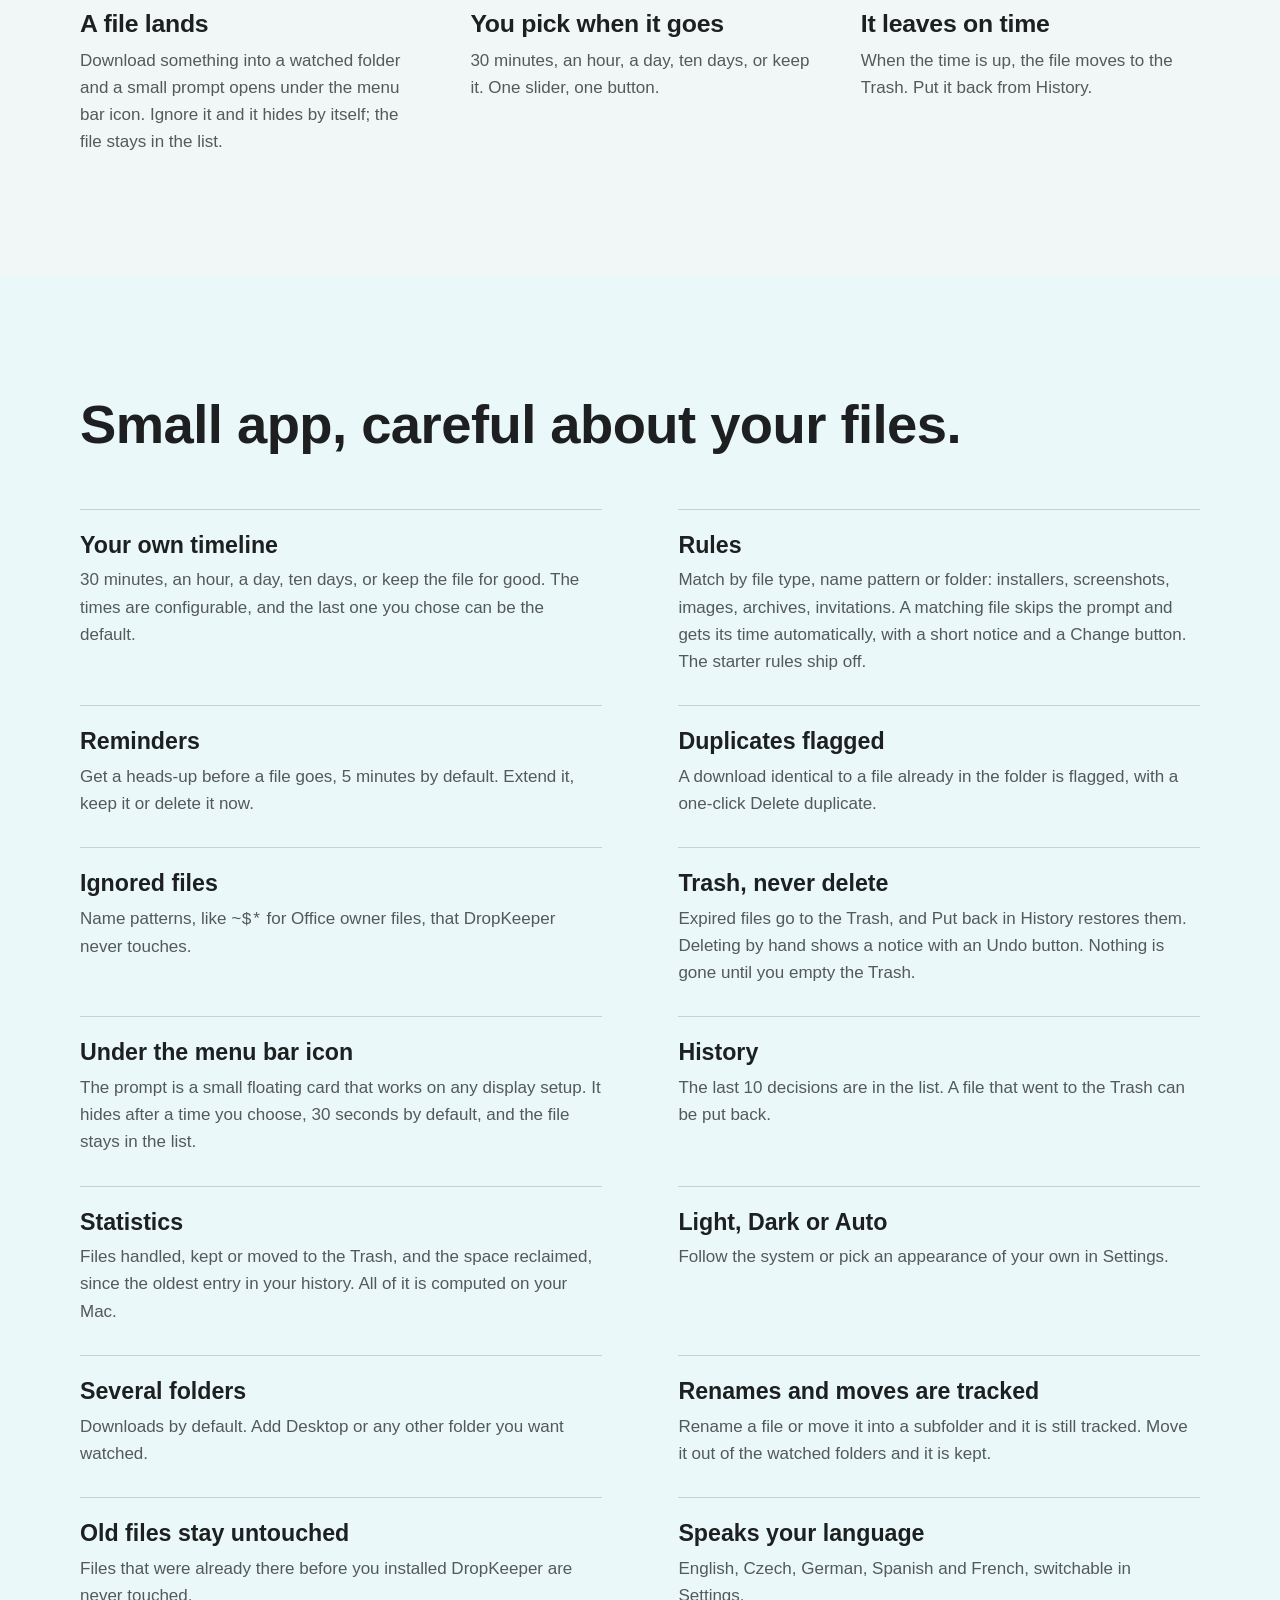
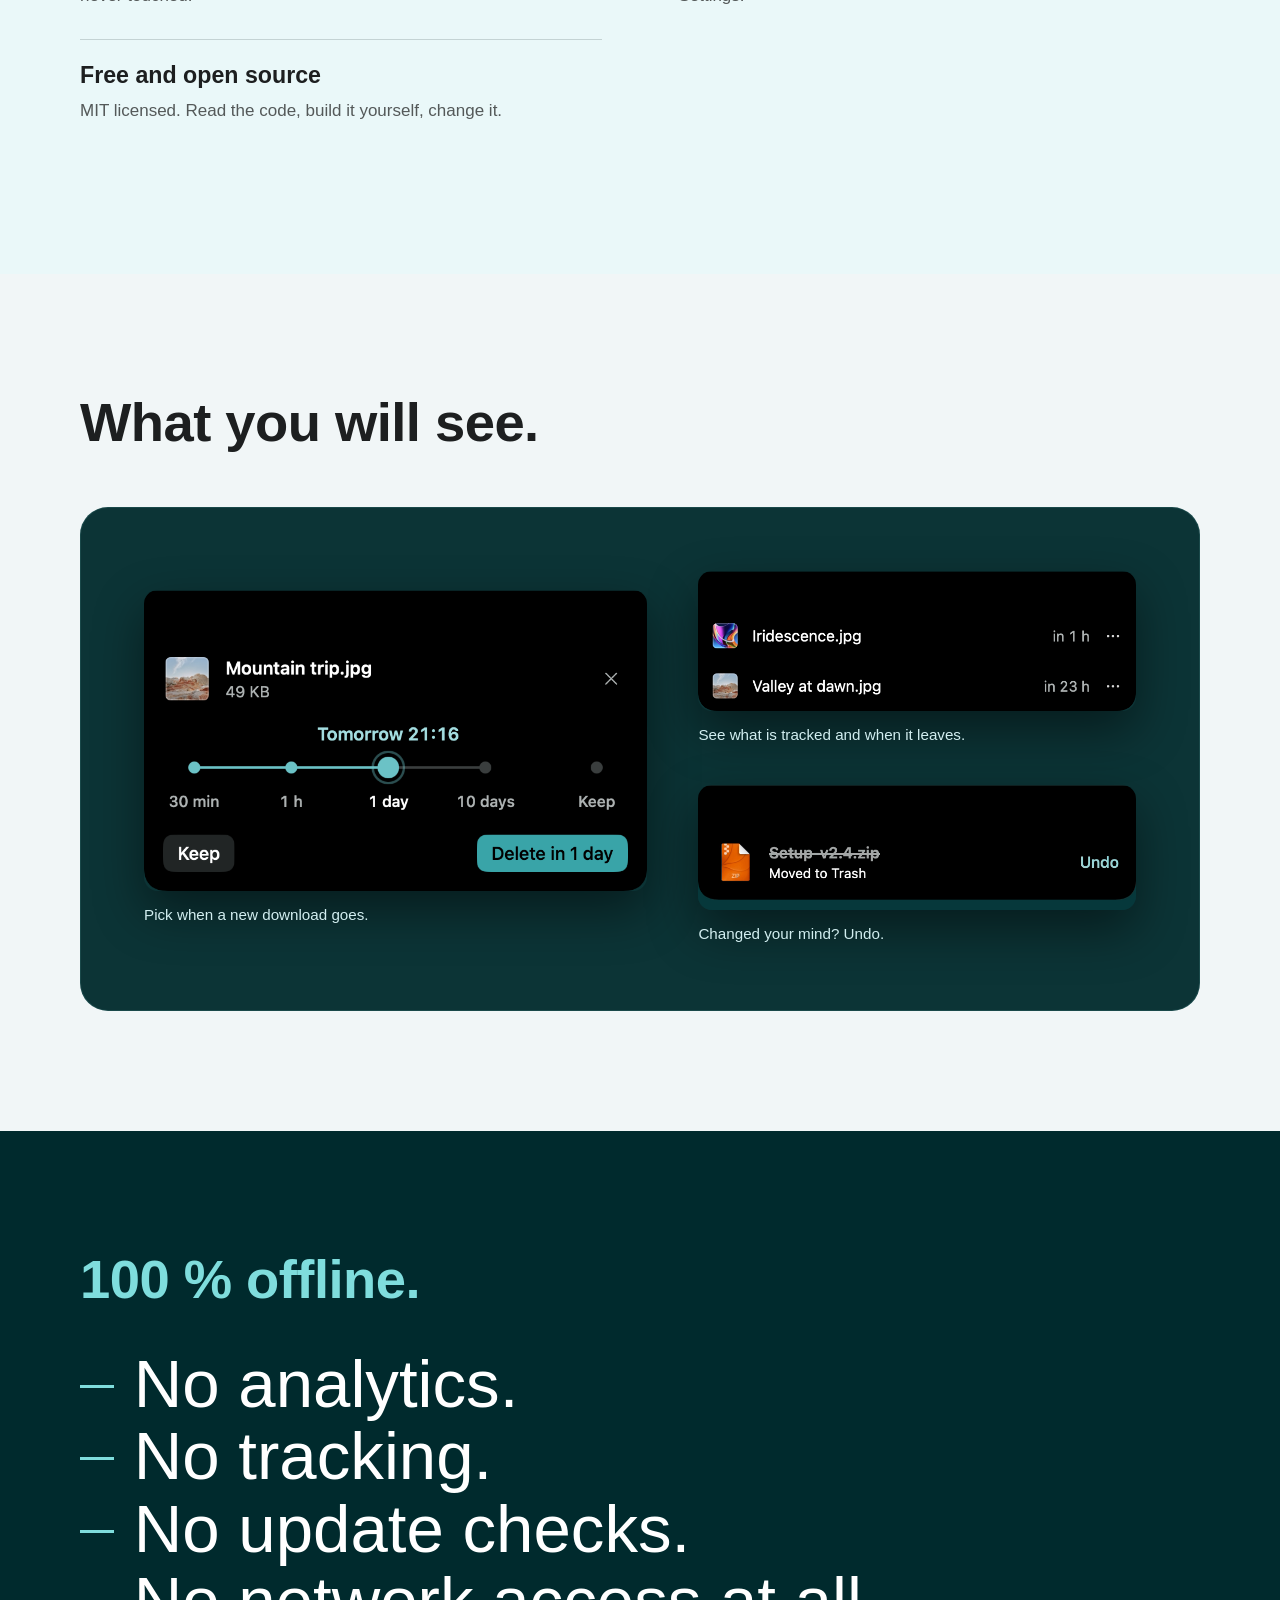
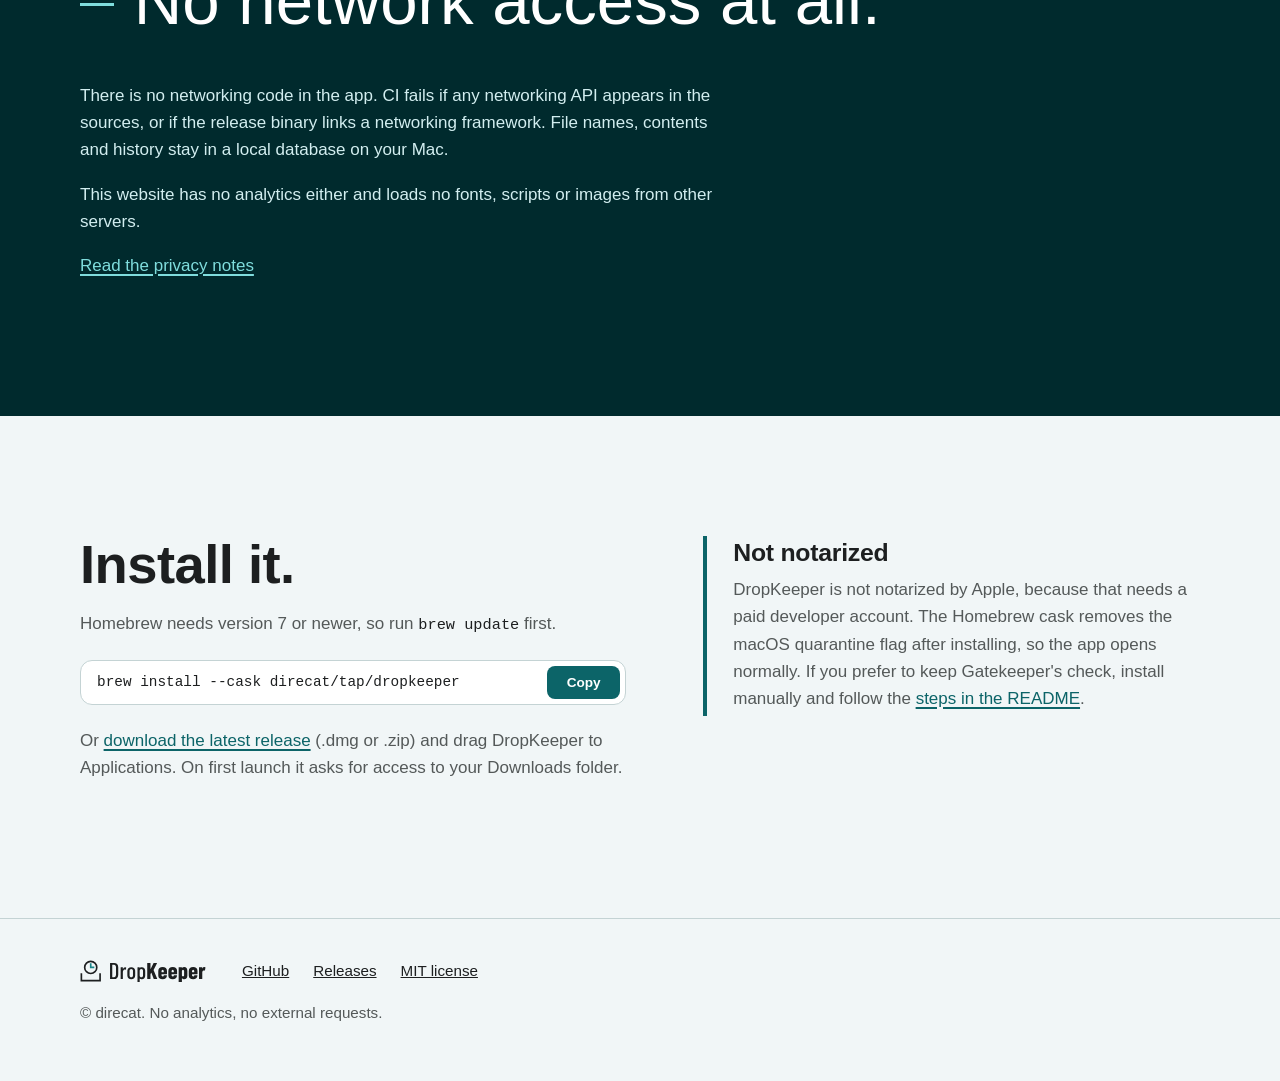
==== commit adbe419e: "fix(app): call it Space reclaimed" ====
--- a/site/index.html
+++ b/site/index.html
@@ -128,7 +128,7 @@
         </div>
         <div>
           <dt>Statistics</dt>
-          <dd>Files handled, kept or moved to the Trash, and the space freed, since the oldest entry in your history. All of it is computed on your Mac.</dd>
+          <dd>Files handled, kept or moved to the Trash, and the space reclaimed, since the oldest entry in your history. All of it is computed on your Mac.</dd>
         </div>
         <div>
           <dt>Light, Dark or Auto</dt>
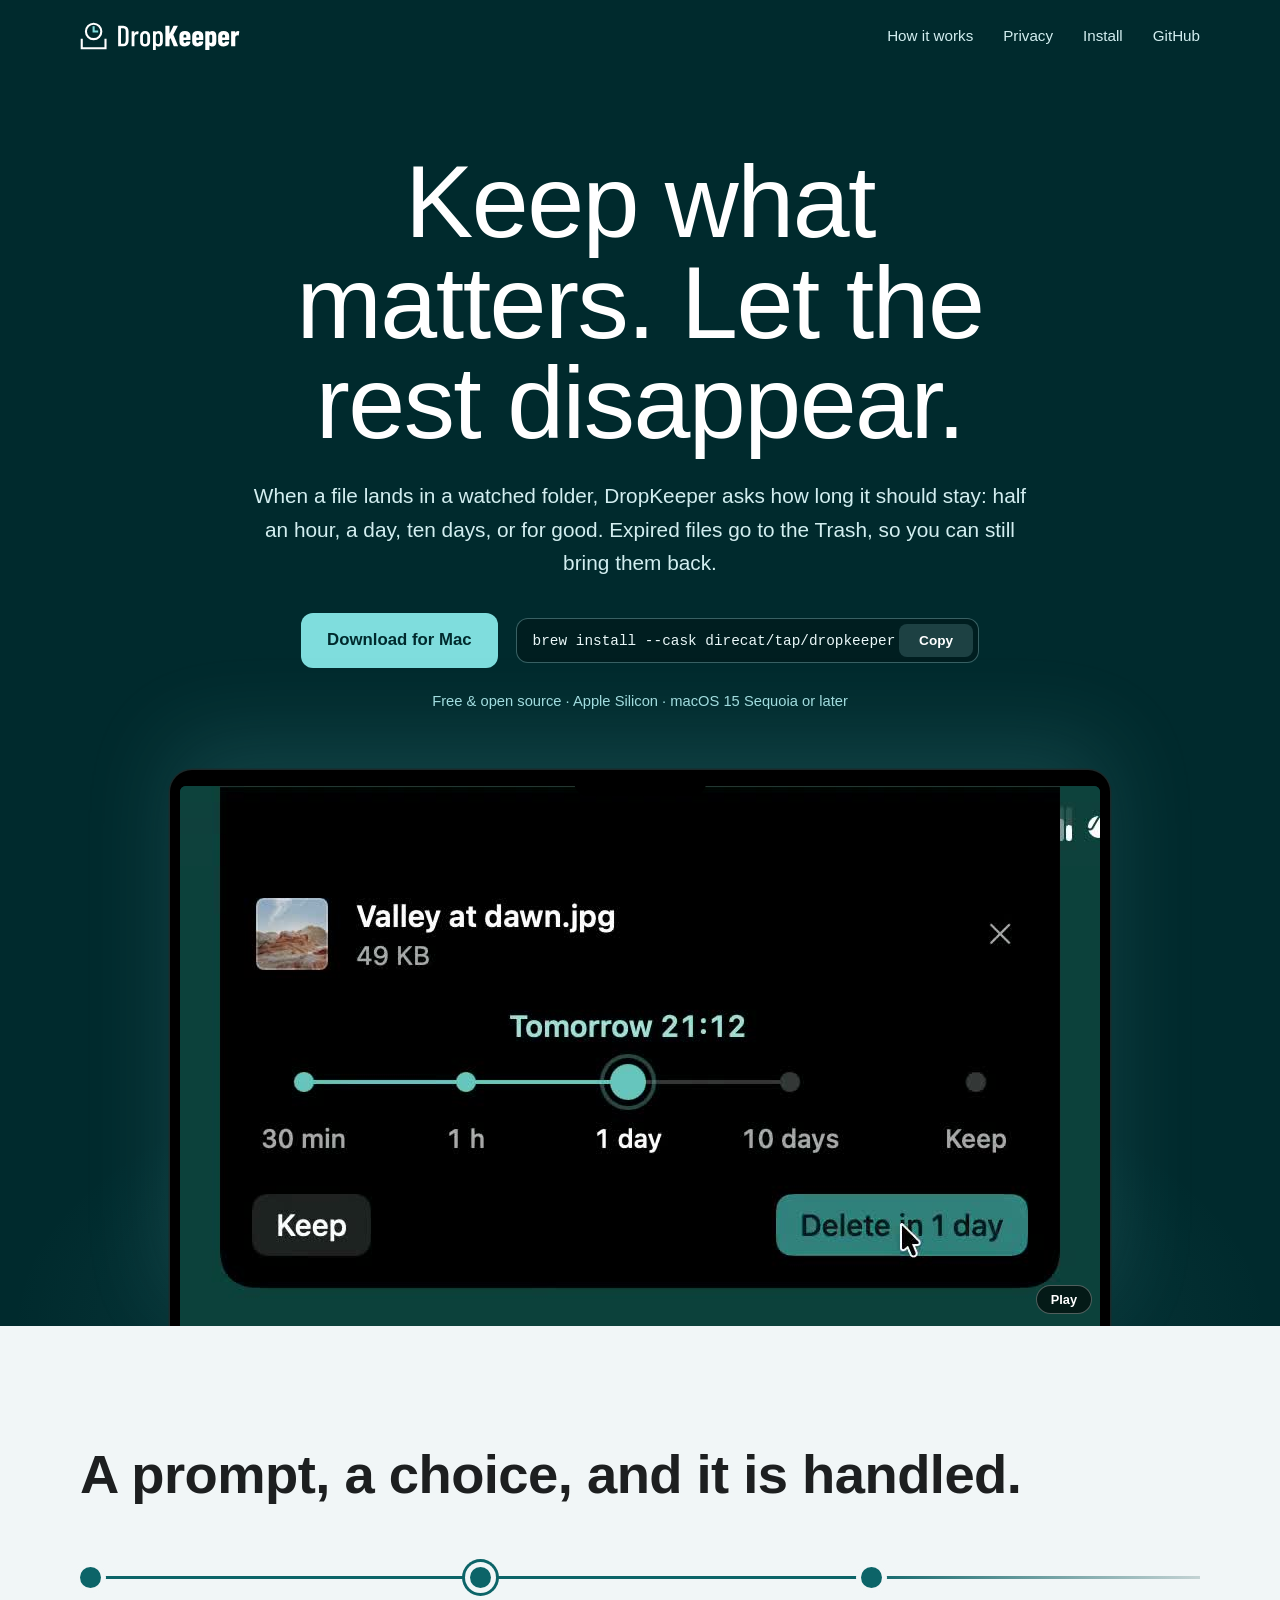
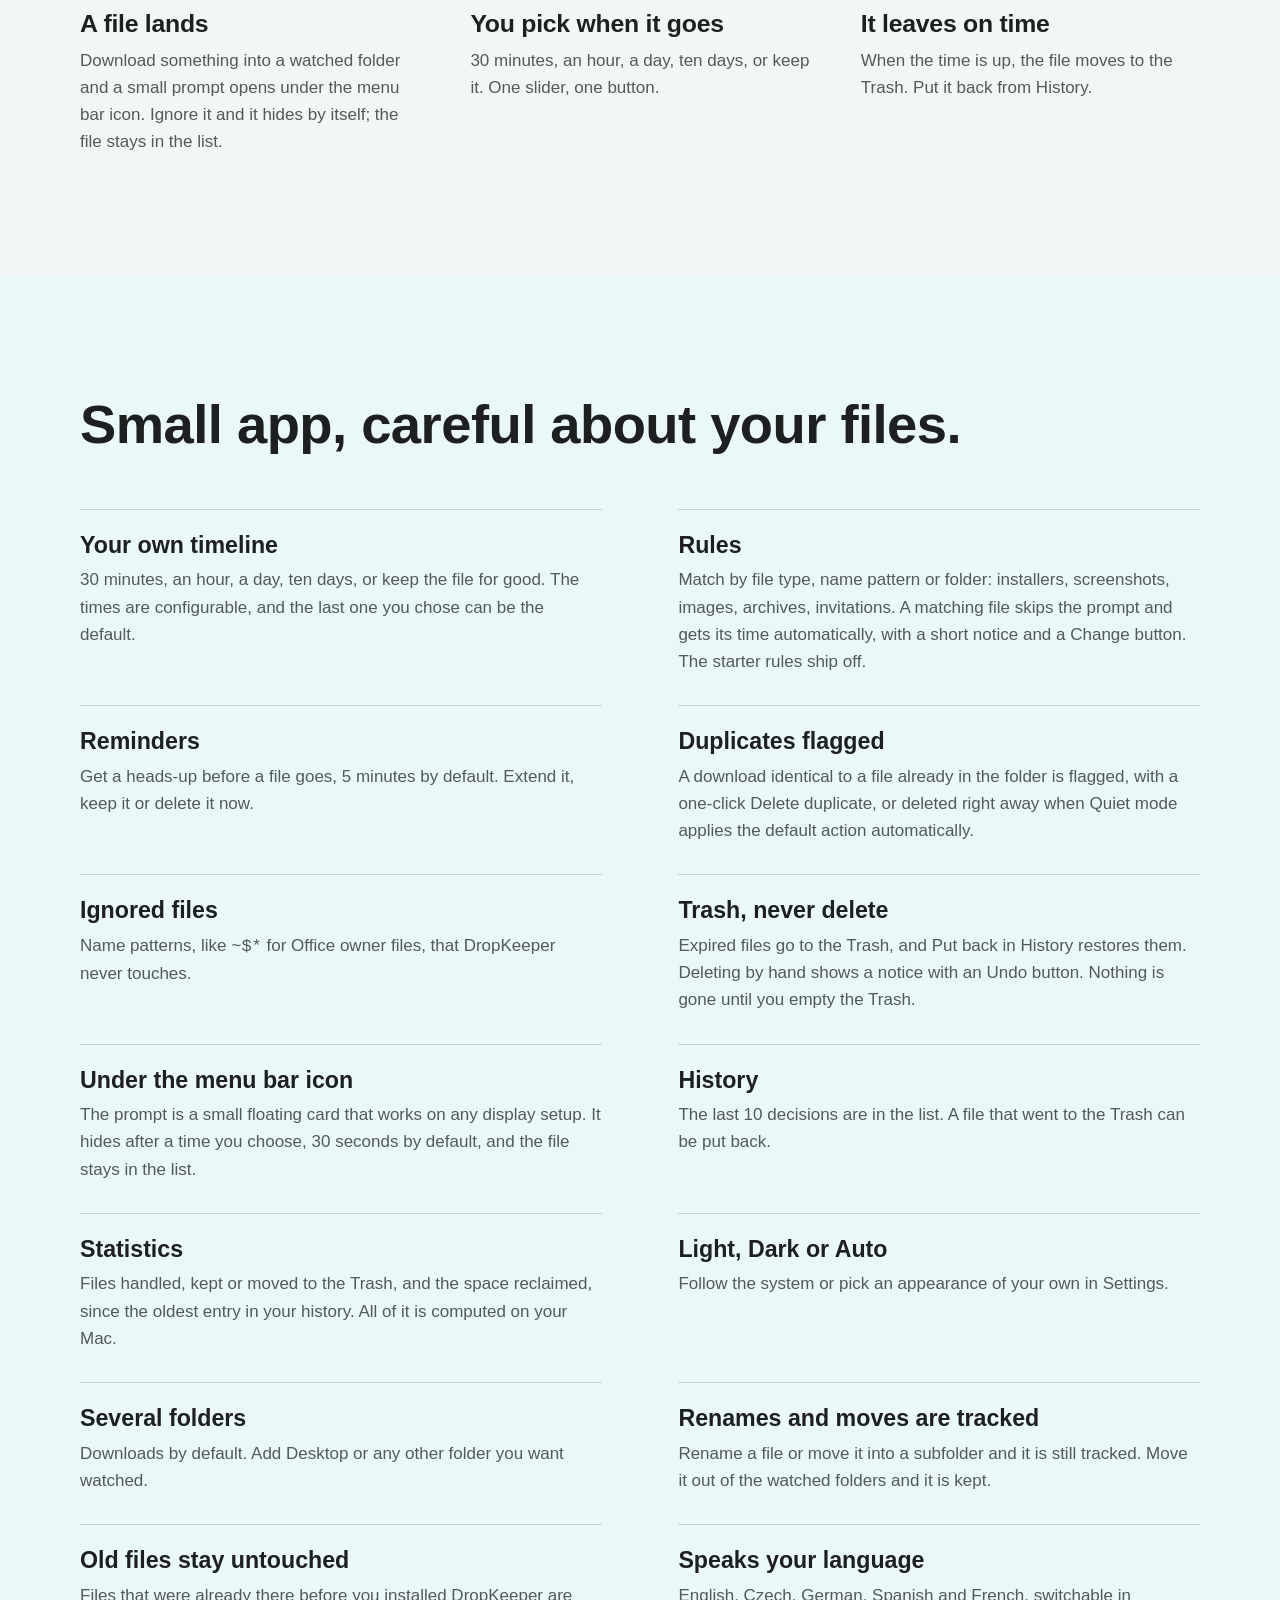
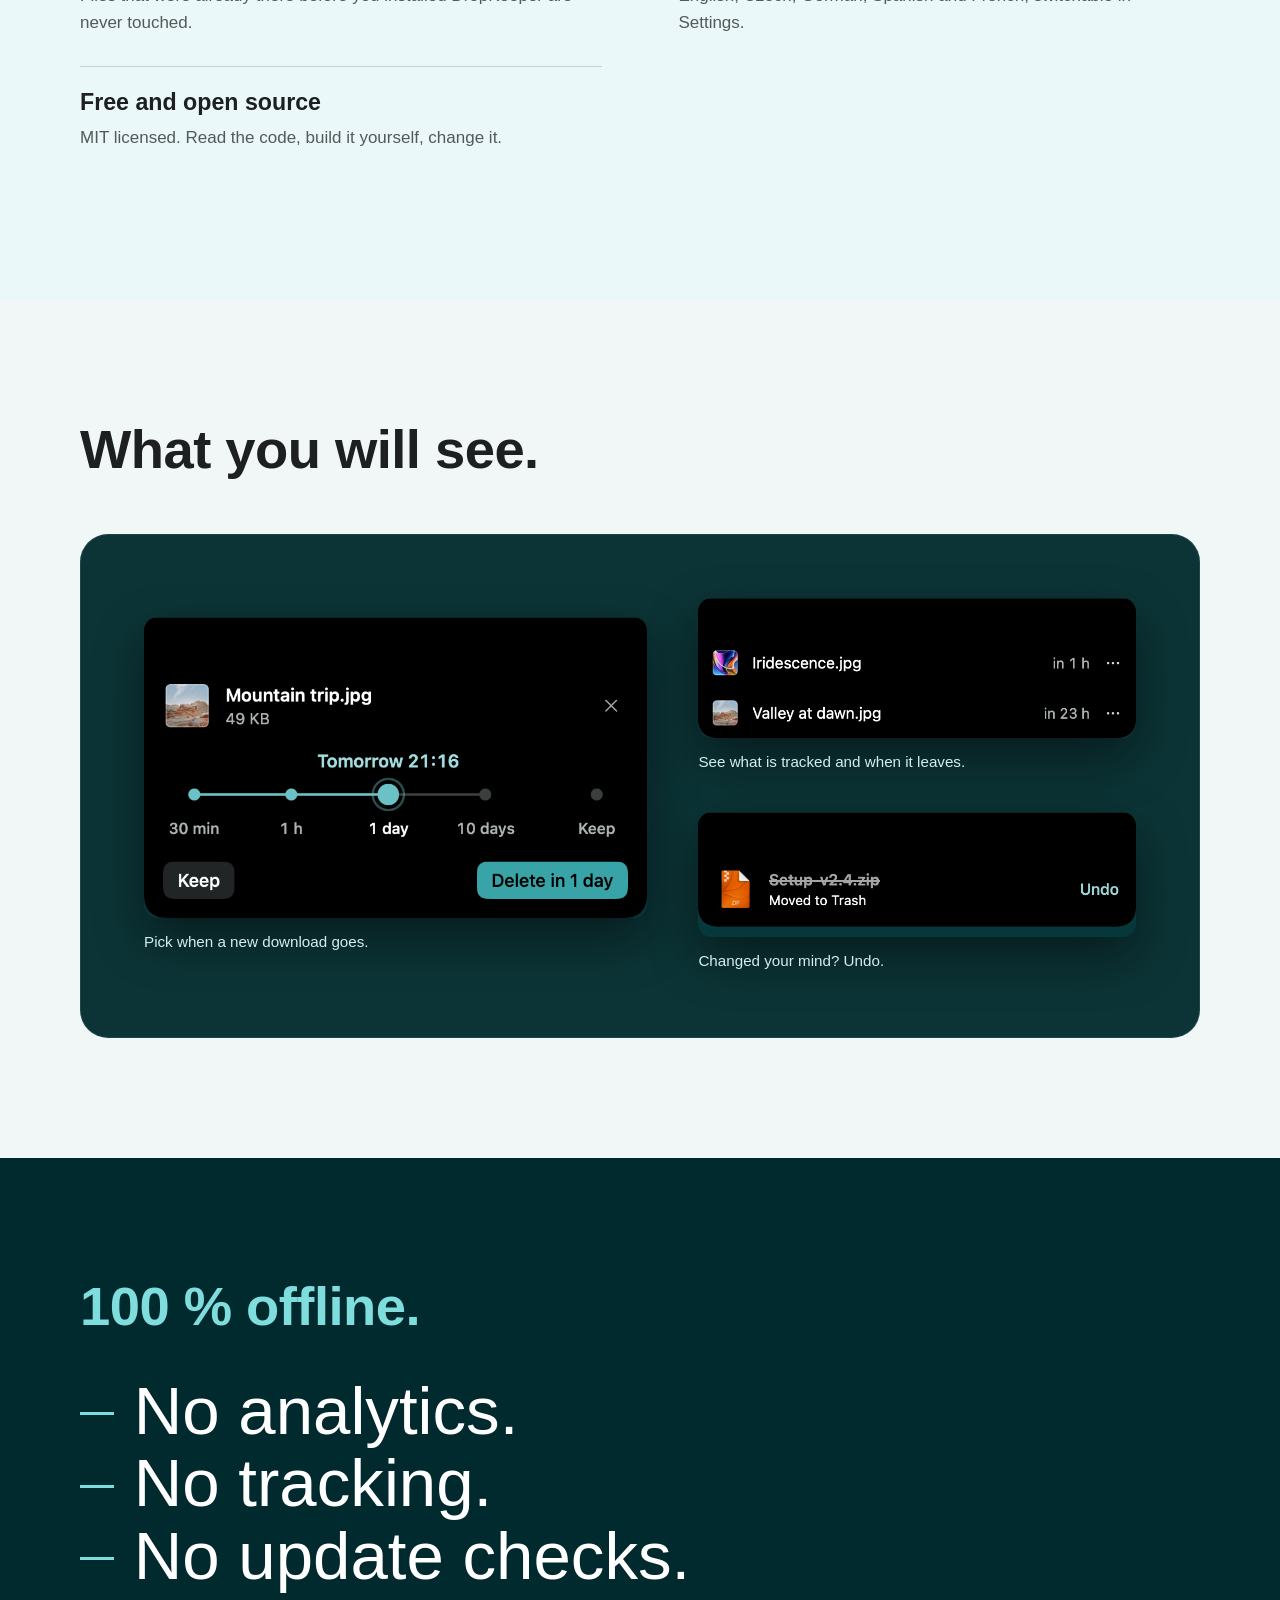
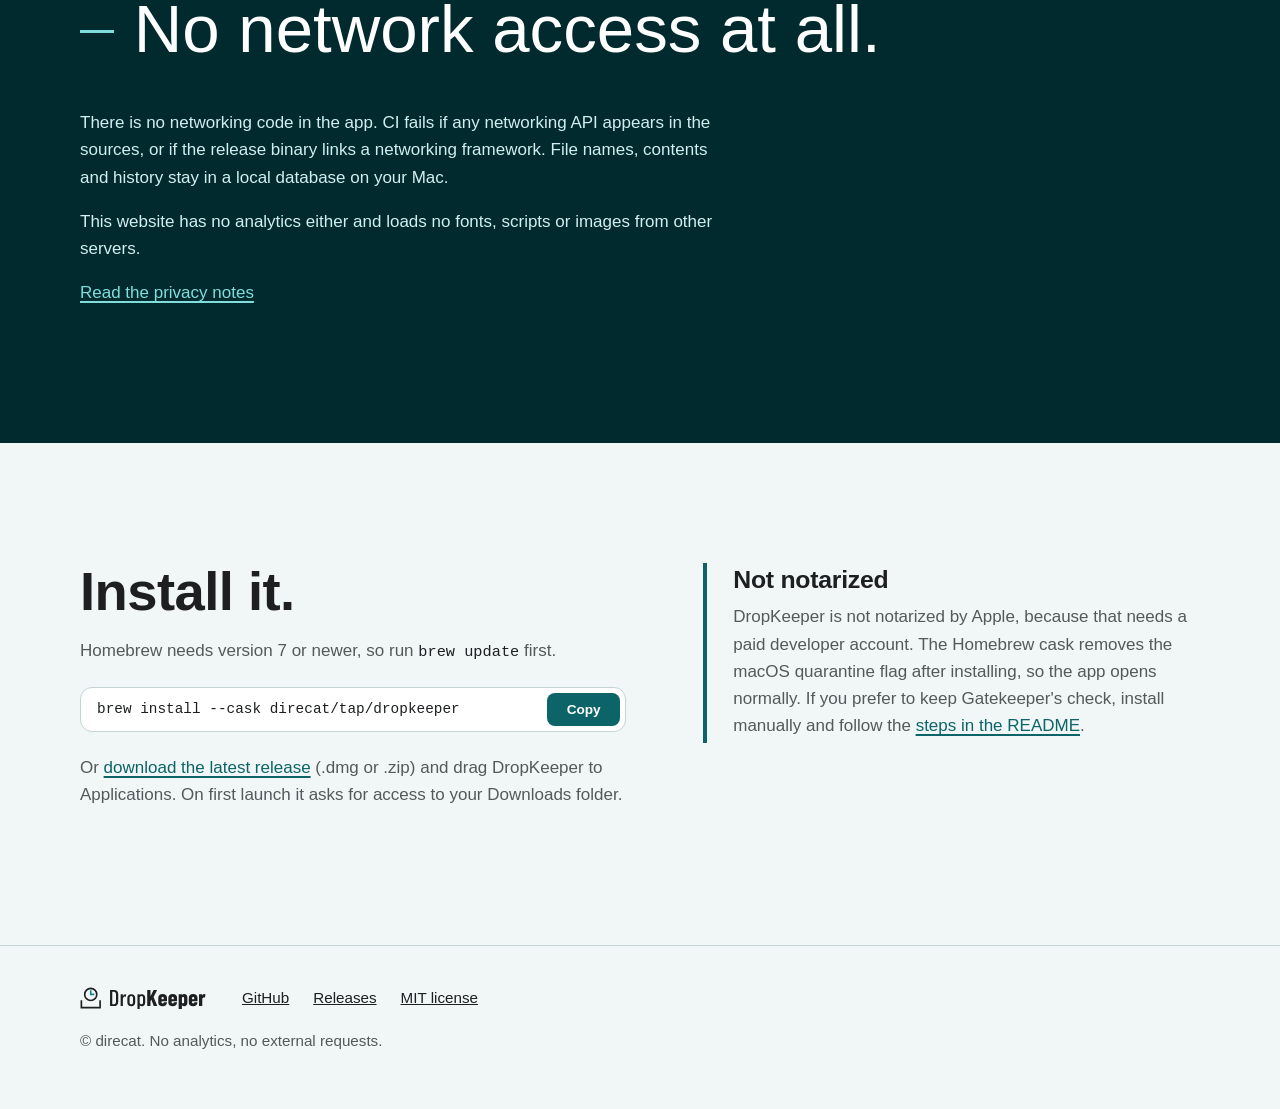
==== commit 2542ddef: "docs: mention automatic duplicate deletion" ====
--- a/site/index.html
+++ b/site/index.html
@@ -108,7 +108,7 @@
         </div>
         <div>
           <dt>Duplicates flagged</dt>
-          <dd>A download identical to a file already in the folder is flagged, with a one-click Delete duplicate.</dd>
+          <dd>A download identical to a file already in the folder is flagged, with a one-click Delete duplicate, or deleted right away when Quiet mode applies the default action automatically.</dd>
         </div>
         <div>
           <dt>Ignored files</dt>
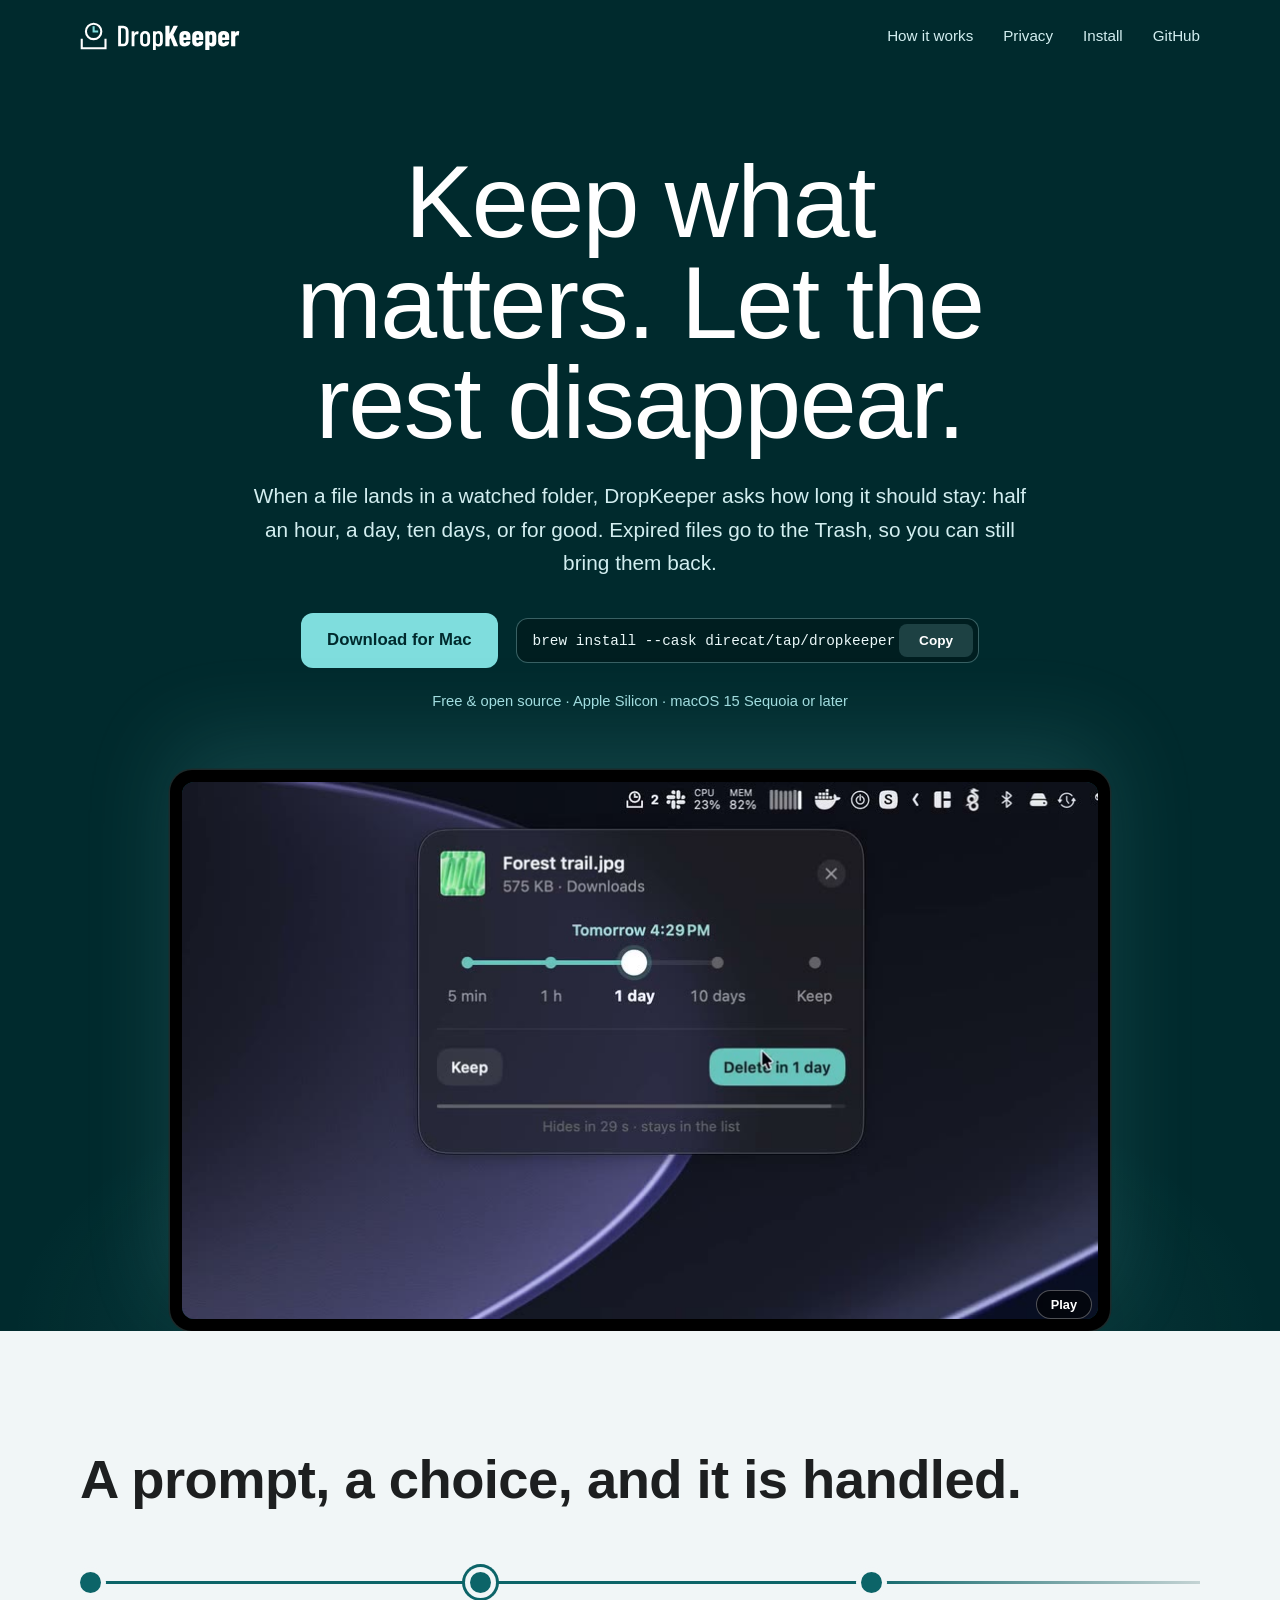
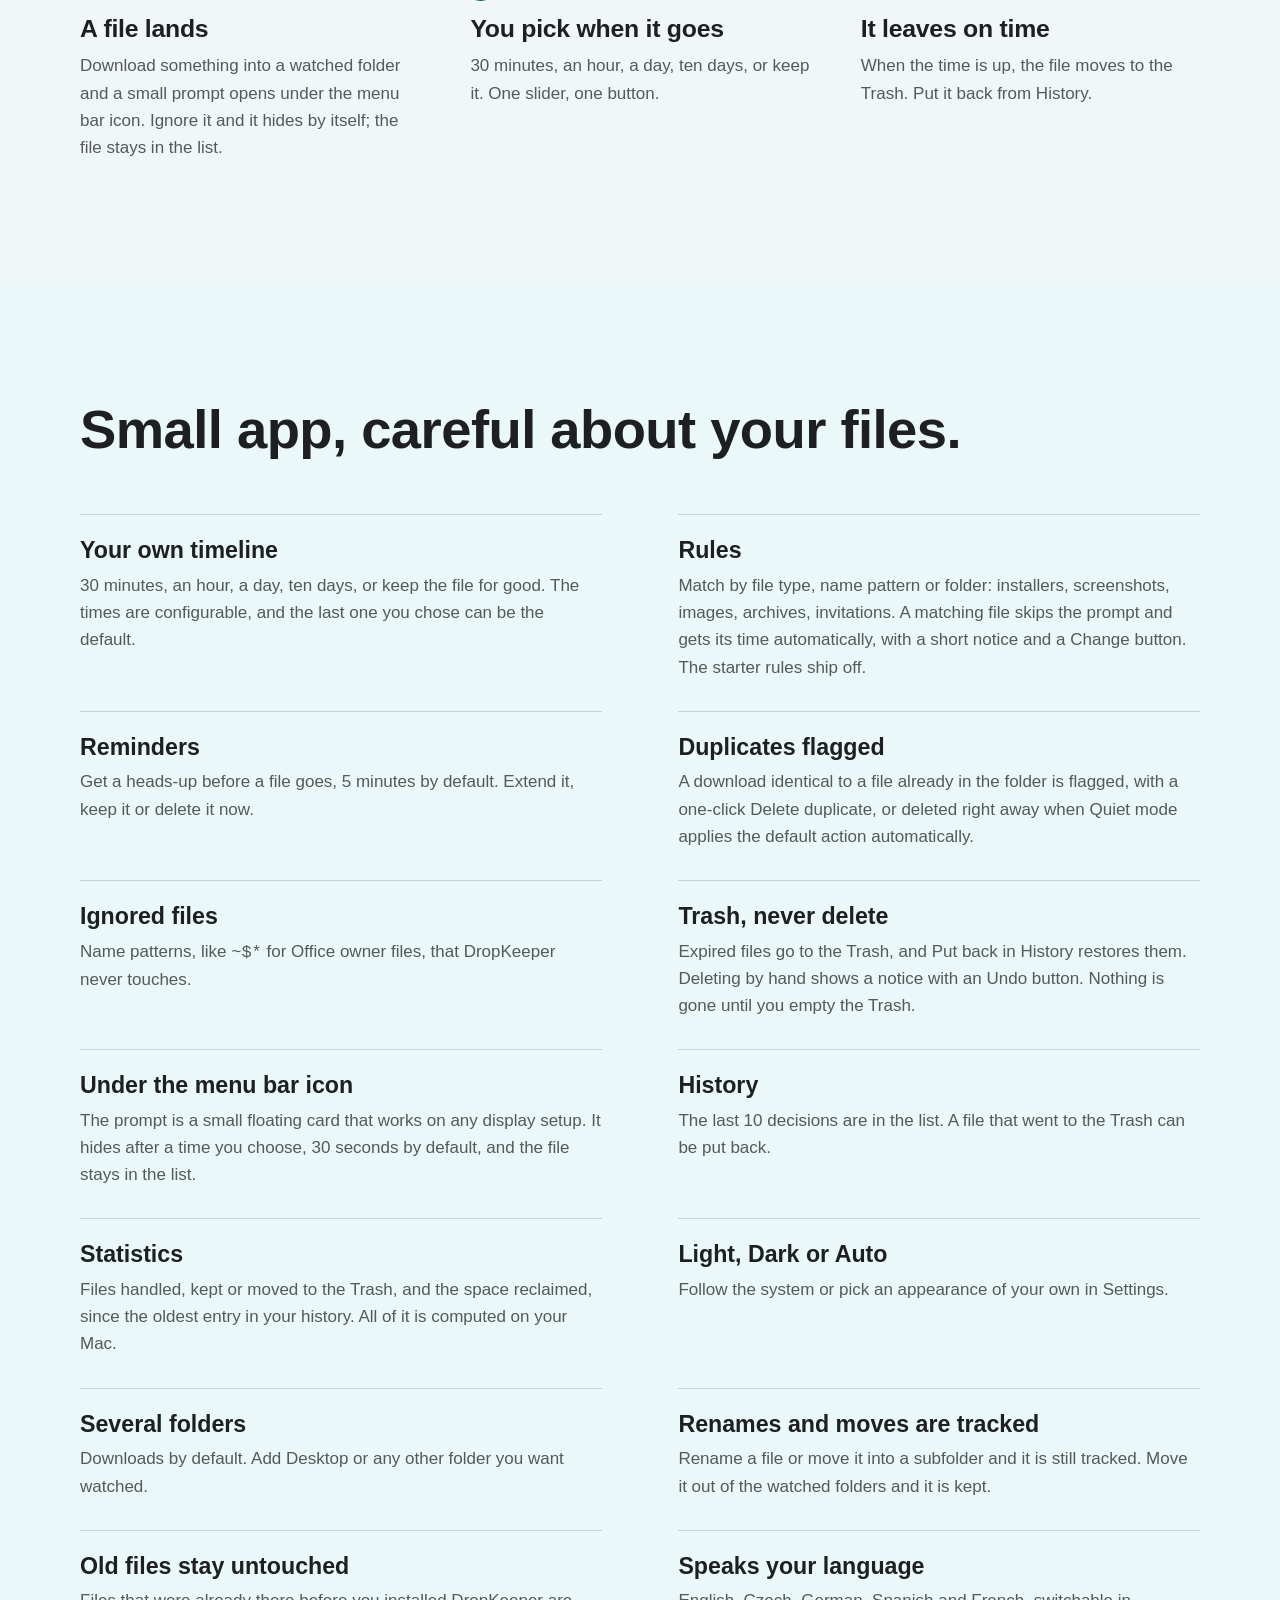
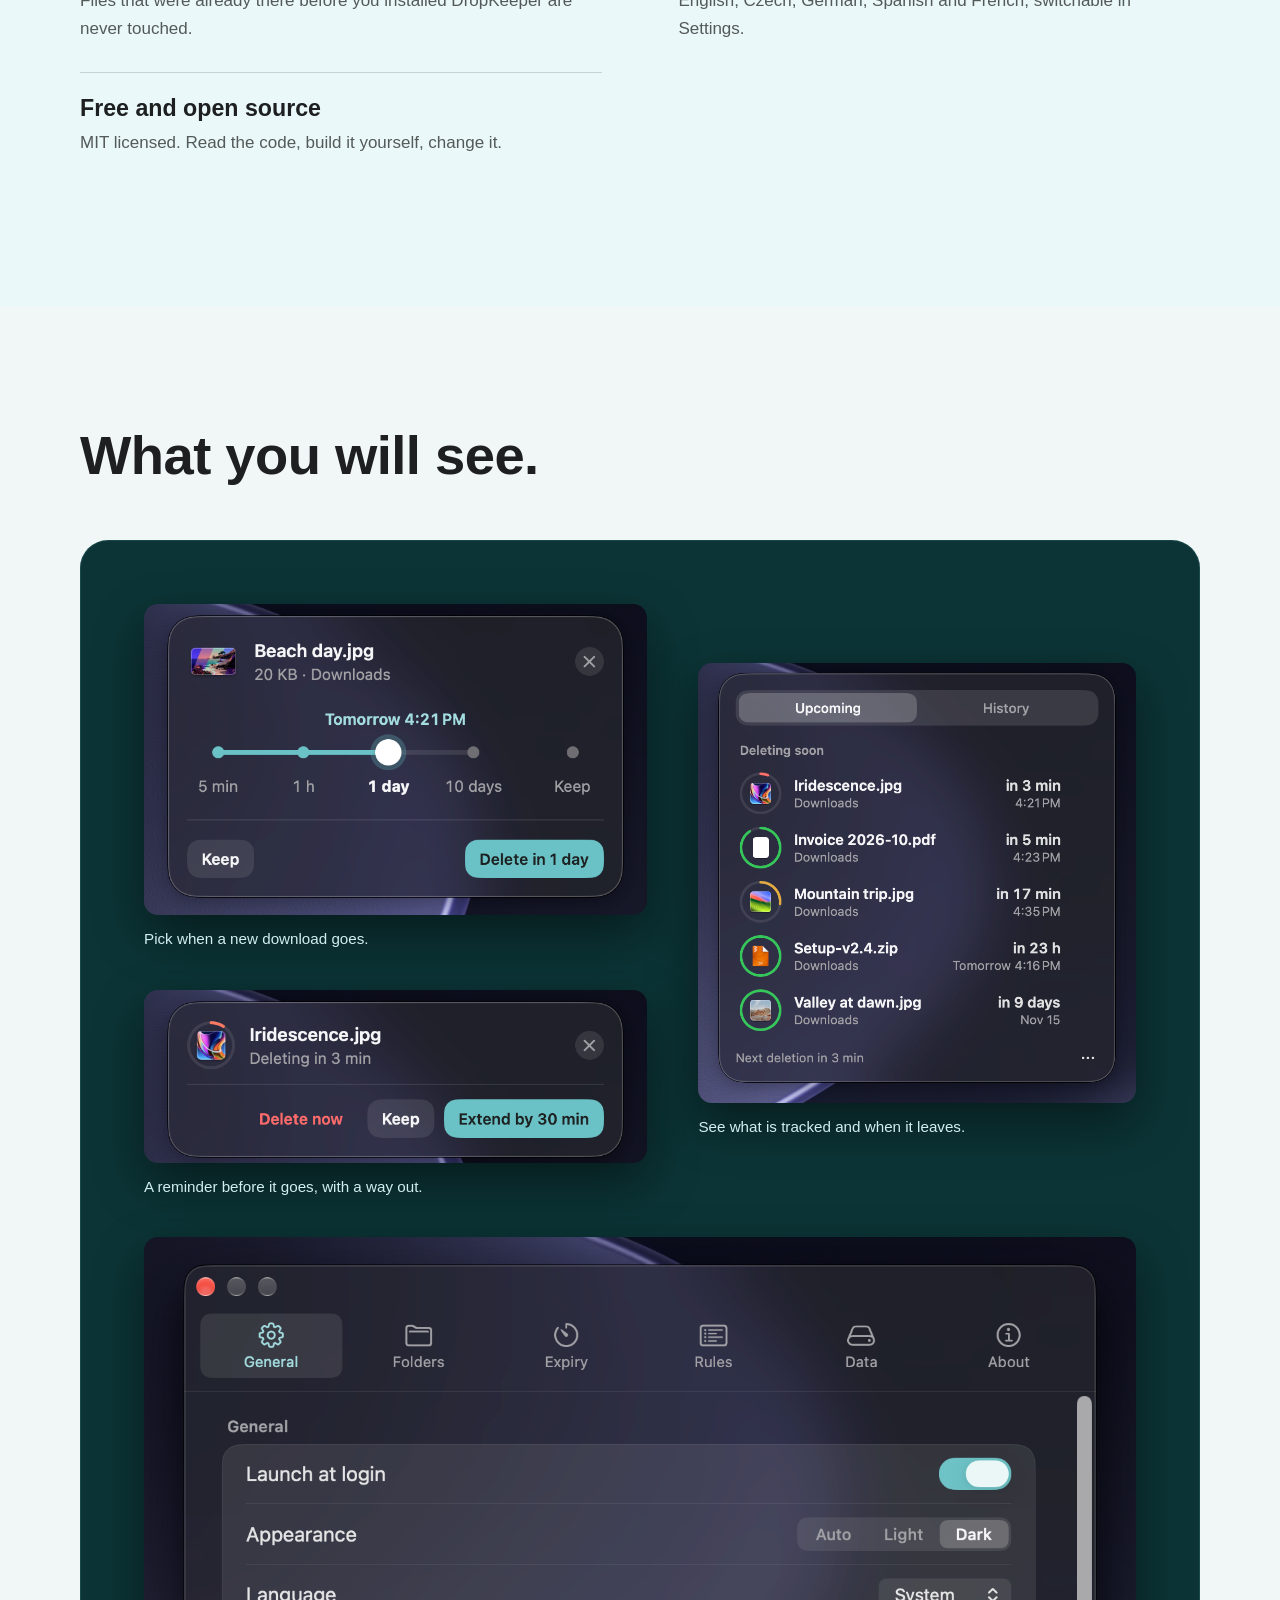
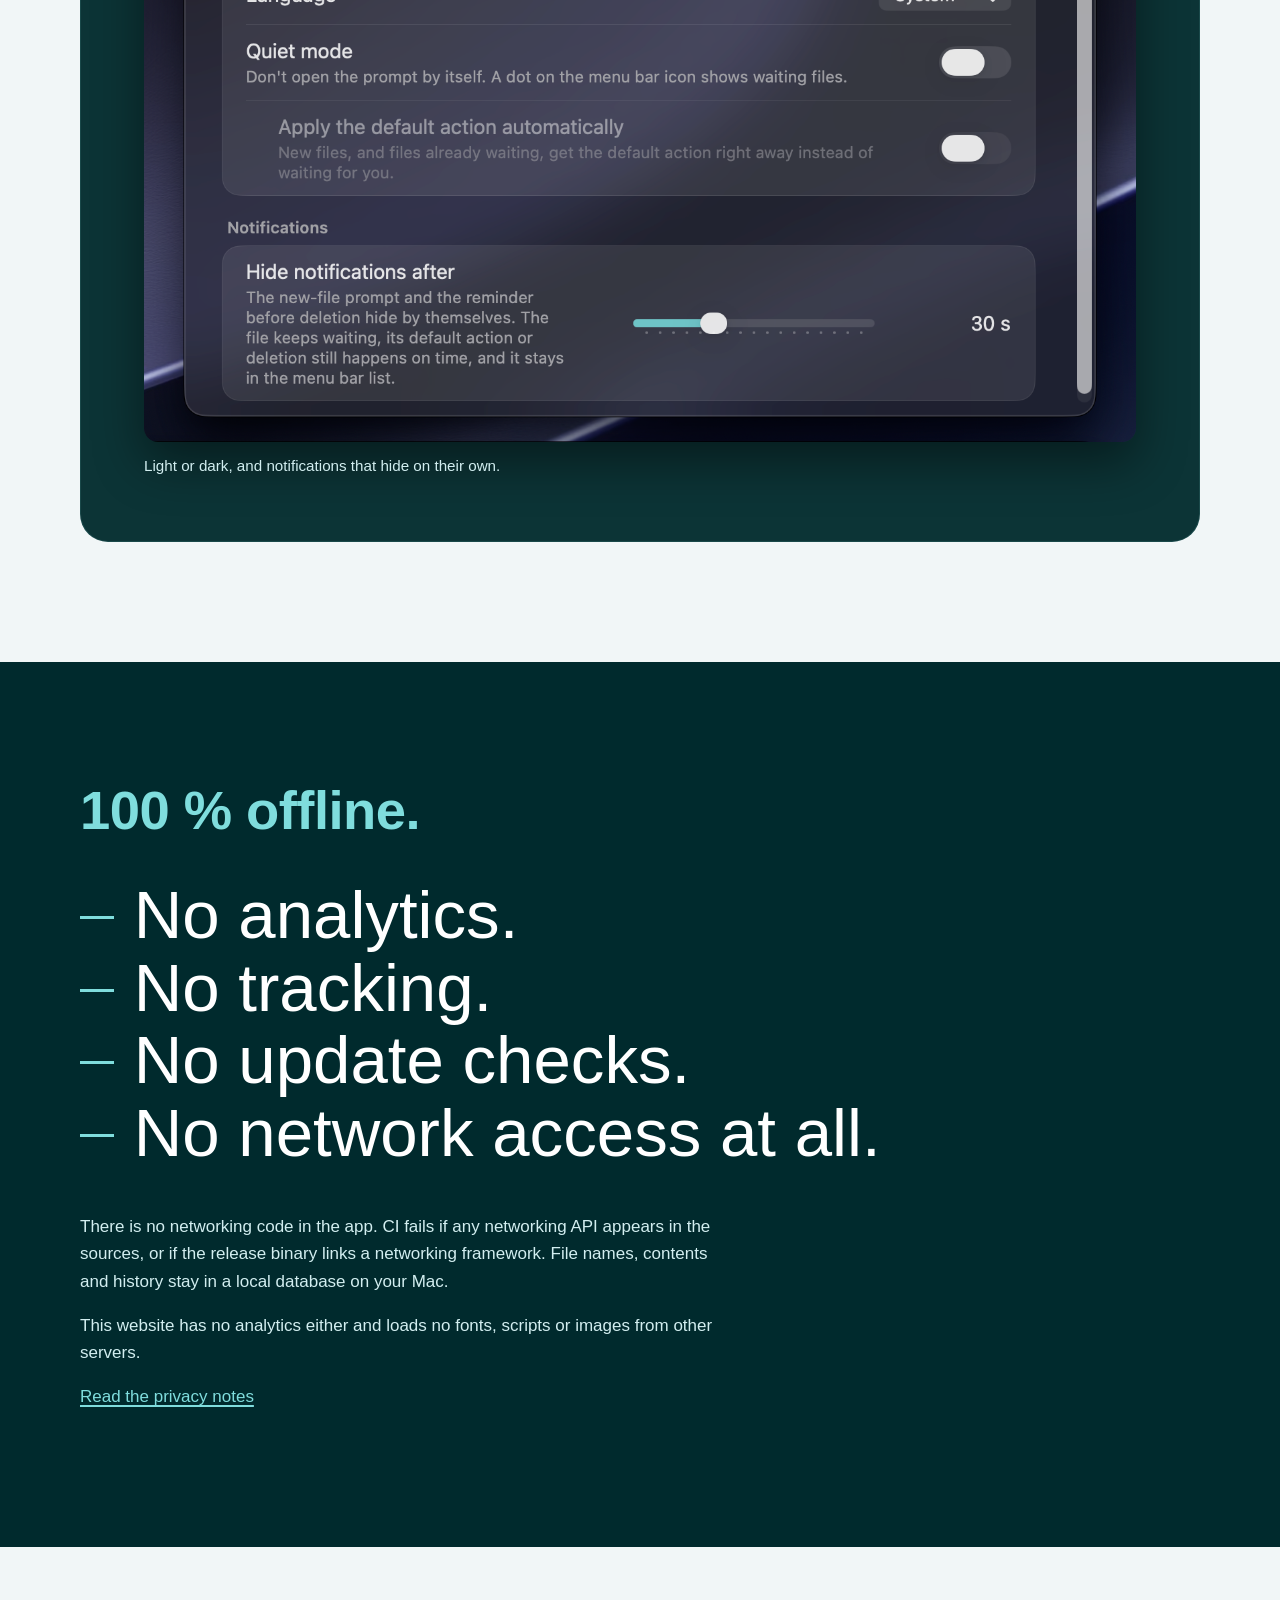
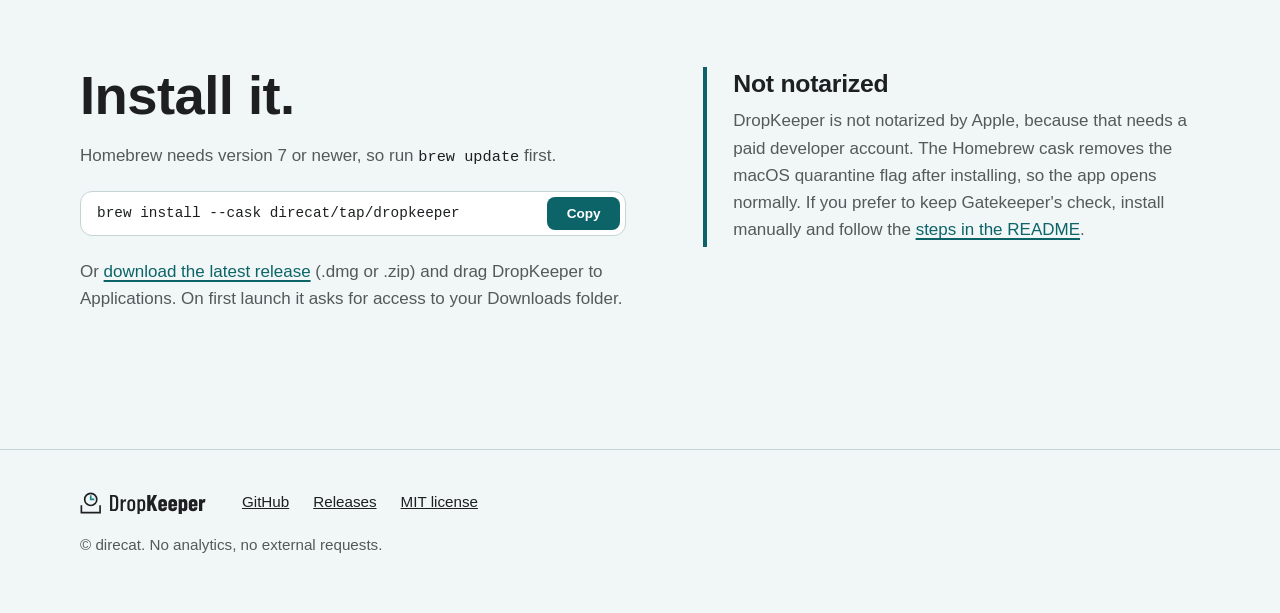
==== commit 66d2cb56: "docs: new screenshots and demo for 1.2" ====
--- a/site/index.html
+++ b/site/index.html
@@ -60,7 +60,7 @@
     </div>
 
     <figure class="screen">
-      <video id="demo" autoplay muted loop playsinline preload="metadata" poster="assets/demo-poster.jpg" width="920" height="540" aria-label="Demo: a downloaded file appears, the prompt opens under the menu bar icon, a slider picks one day, and the file is later moved to the Trash with an Undo button.">
+      <video id="demo" autoplay muted loop playsinline preload="metadata" poster="assets/demo-poster.jpg" width="920" height="540" aria-label="Demo: a downloaded file appears, the prompt slides down under the menu bar icon, you pick one day and click Delete in 1 day, then the list shows the file among the others with progress rings.">
         <source src="assets/dropkeeper-demo.mp4" type="video/mp4">
       </video>
       <button type="button" class="pp" id="pp" aria-label="Pause the demo video" hidden>Pause</button>
@@ -163,16 +163,20 @@
       <h2 id="shots-h">What you will see.</h2>
       <div class="stage">
         <figure class="s-prompt">
-          <img src="assets/prompt.png" width="840" height="502" loading="lazy" alt="The prompt for a new file named Mountain trip.jpg with a slider set to one day, showing the deletion time Tomorrow 21:16, a Keep button and a Delete in 1 day button.">
+          <img src="assets/prompt.png" width="840" height="520" loading="lazy" alt="The prompt for a new file named Beach day.jpg with a slider set to one day, showing the deletion time Tomorrow 4:21 PM, a Keep button and a Delete in 1 day button.">
           <figcaption>Pick when a new download goes.</figcaption>
         </figure>
         <figure class="s-list">
-          <img src="assets/list.png" width="840" height="268" loading="lazy" alt="A list of tracked files, Iridescence.jpg expiring in 1 hour and Valley at dawn.jpg in 23 hours.">
+          <img src="assets/list.png" width="840" height="844" loading="lazy" alt="The menu bar list with an Upcoming and History switch. Under Deleting soon, Iridescence.jpg leaves in 3 minutes and Mountain trip.jpg in 17 minutes, each with a progress ring, followed by Invoice 2026-10.pdf, Setup-v2.4.zip and Valley at dawn.jpg. The footer reads Next deletion in 3 min.">
           <figcaption>See what is tracked and when it leaves.</figcaption>
         </figure>
-        <figure class="s-notice">
-          <img src="assets/notice.png" width="840" height="240" loading="lazy" alt="A notice saying Setup-v2.4.zip was moved to the Trash, with an Undo button.">
-          <figcaption>Changed your mind? Undo.</figcaption>
+        <figure class="s-reminder">
+          <img src="assets/reminder.png" width="840" height="288" loading="lazy" alt="A reminder that Iridescence.jpg is deleting in 3 minutes, with Delete now, Keep and Extend by 30 min buttons.">
+          <figcaption>A reminder before it goes, with a way out.</figcaption>
+        </figure>
+        <figure class="s-settings">
+          <img src="assets/settings.png" width="1480" height="1200" loading="lazy" alt="Settings, General tab: Launch at login, Appearance set to Auto, Light or Dark, Language, Quiet mode with Apply the default action automatically, and Hide notifications after 30 seconds.">
+          <figcaption>Light or dark, and notifications that hide on their own.</figcaption>
         </figure>
       </div>
     </div>
--- a/site/assets/site.css
+++ b/site/assets/site.css
@@ -81,17 +81,13 @@
 .copy:hover { background: rgba(163,221,224,.32); }
 .small { margin: 22px 0 0; font-size: .92rem; color: var(--p300); }
 
-/* MacBook-top frame around the demo video. The ::before shape mimics the old notch demo; remove it together with the new demo media. */
+/* Frame around the demo video. */
 .screen {
   position: relative; margin: 0 auto; max-width: 940px;
-  background: #000; padding: 16px 10px 0; border-radius: 22px 22px 0 0;
+  background: #000; padding: 12px; border-radius: 22px;
   box-shadow: 0 0 0 1.5px #1c2a2b, 0 -30px 90px rgba(127,221,221,.14);
 }
-.screen::before {
-  content: ""; position: absolute; top: 0; left: 50%; transform: translateX(-50%);
-  width: clamp(80px, 14%, 132px); height: 26px; background: #000; border-radius: 0 0 14px 14px; z-index: 2;
-}
-.screen video { width: 100%; border-radius: 6px 6px 0 0; background: var(--p800); aspect-ratio: 920 / 540; }
+.screen video { display: block; width: 100%; border-radius: 12px; background: var(--p800); aspect-ratio: 920 / 540; }
 .pp {
   position: absolute; right: 18px; bottom: 12px; z-index: 3; font: 600 .8rem var(--sans); color: #fff;
   background: rgba(0,0,0,.6); border: 1px solid rgba(255,255,255,.3); border-radius: 999px; padding: 6px 14px; cursor: pointer;
@@ -130,13 +126,13 @@
 /* screenshots */
 .stage {
   margin-top: 56px; background: #0C3436; border-radius: 28px; padding: clamp(24px, 5vw, 64px);
-  display: grid; grid-template-columns: 1.15fr 1fr; grid-template-areas: "p l" "p n"; gap: clamp(20px, 3vw, 40px) clamp(24px, 4vw, 56px);
+  display: grid; grid-template-columns: 1.15fr 1fr; grid-template-areas: "p l" "r l" "s s"; gap: clamp(20px, 3vw, 40px) clamp(24px, 4vw, 56px);
   align-items: center; box-shadow: inset 0 0 0 1px rgba(127,221,221,.12);
 }
 .stage figure { margin: 0; }
 .stage img { border-radius: 14px; box-shadow: 0 20px 50px rgba(0,0,0,.45); }
 .stage figcaption { margin-top: 12px; color: var(--p200); font-size: .95rem; }
-.s-prompt { grid-area: p; } .s-list { grid-area: l; } .s-notice { grid-area: n; }
+.s-prompt { grid-area: p; } .s-list { grid-area: l; } .s-reminder { grid-area: r; } .s-settings { grid-area: s; }
 
 /* privacy */
 .sec.dark { background: var(--p900); color: #fff; }
@@ -180,7 +176,7 @@
   .track li:last-child::before { display: none; }
   .track li::after { top: 3px; }
   .feats { grid-template-columns: 1fr; }
-  .stage { grid-template-columns: 1fr; grid-template-areas: "p" "l" "n"; border-radius: 20px; }
+  .stage { grid-template-columns: 1fr; grid-template-areas: "p" "l" "r" "s"; border-radius: 20px; }
   .two { grid-template-columns: 1fr; }
 }
 @media (max-width: 520px) {
@@ -188,9 +184,8 @@
   .btn { width: 100%; text-align: center; }
   .brew { width: 100%; }
   .brew code { font-size: .78rem; }
-  .screen { padding: 12px 6px 0; border-radius: 16px 16px 0 0; }
-  .screen::before { height: 18px; }
-}
+  .screen { padding: 6px; border-radius: 16px; }
+  }
 
 .brew code { min-width: 0; flex: 1 1 auto; }
 .copy { flex: none; }
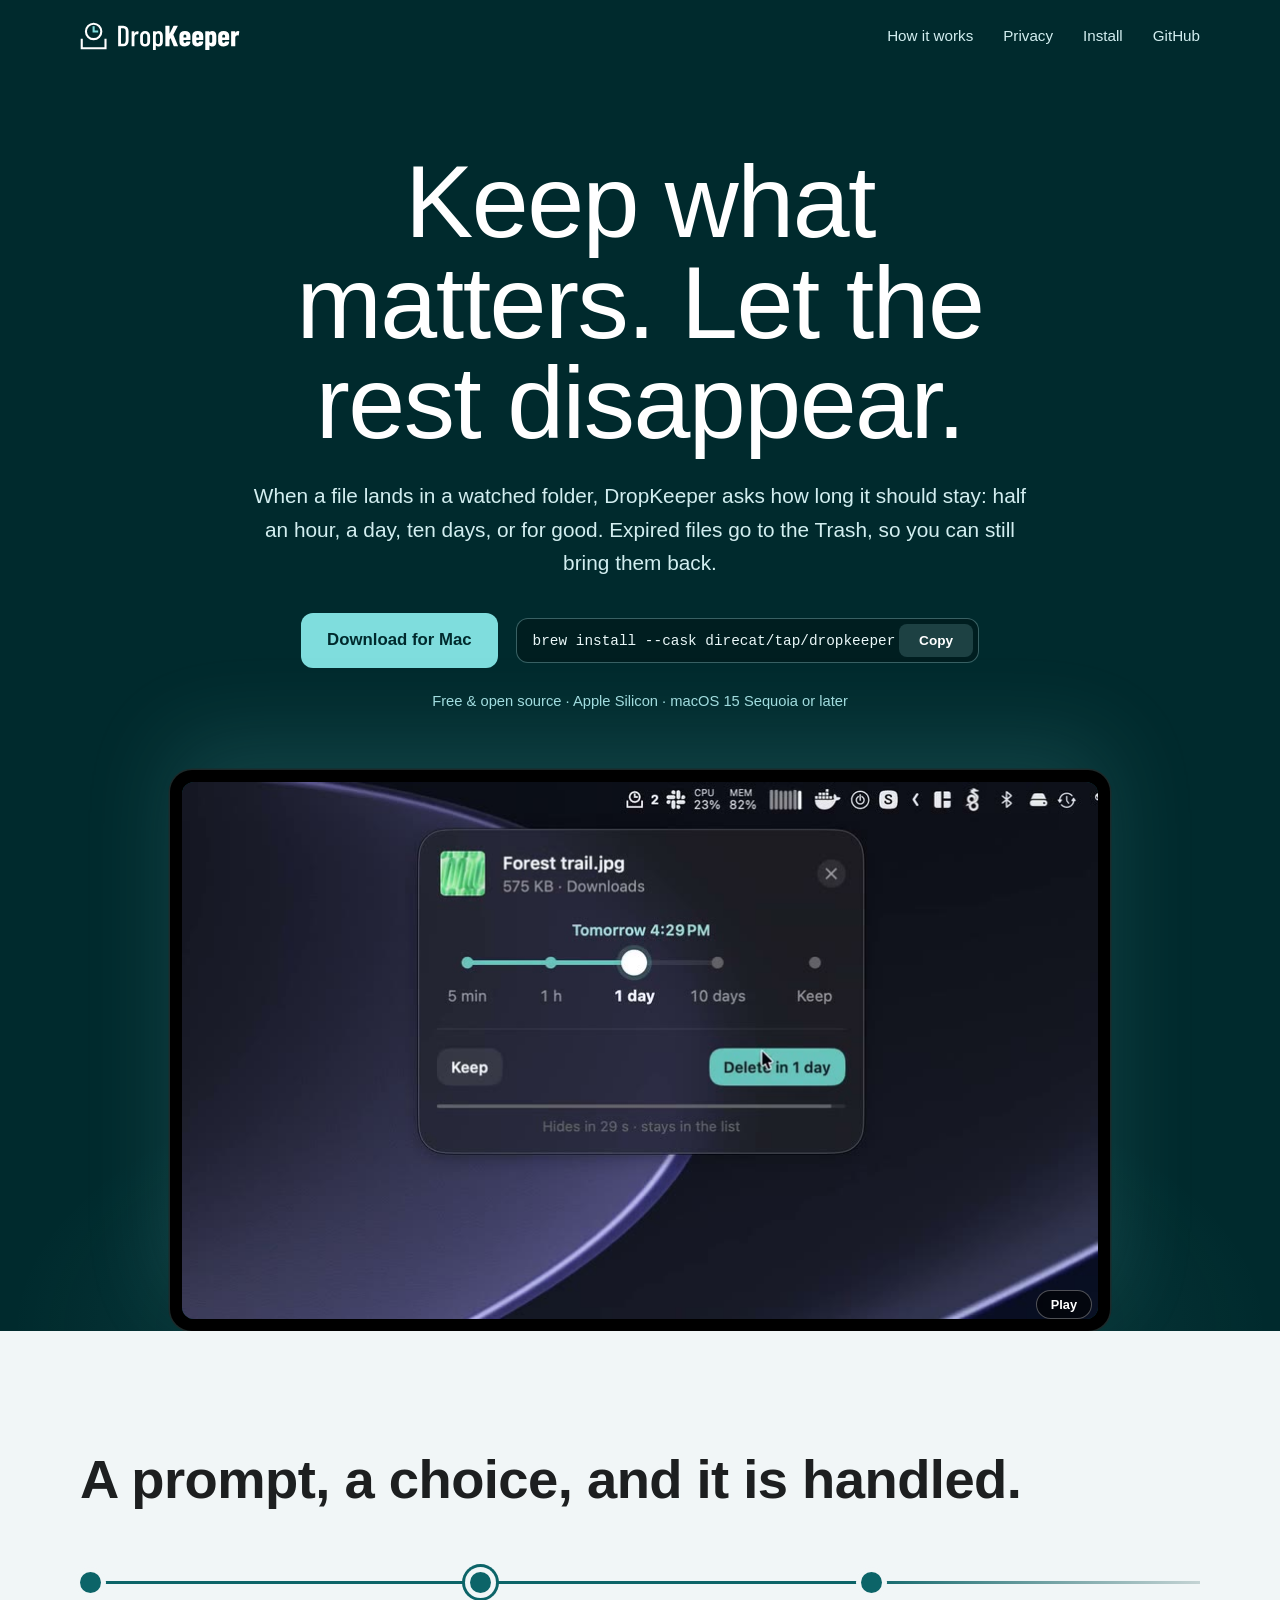
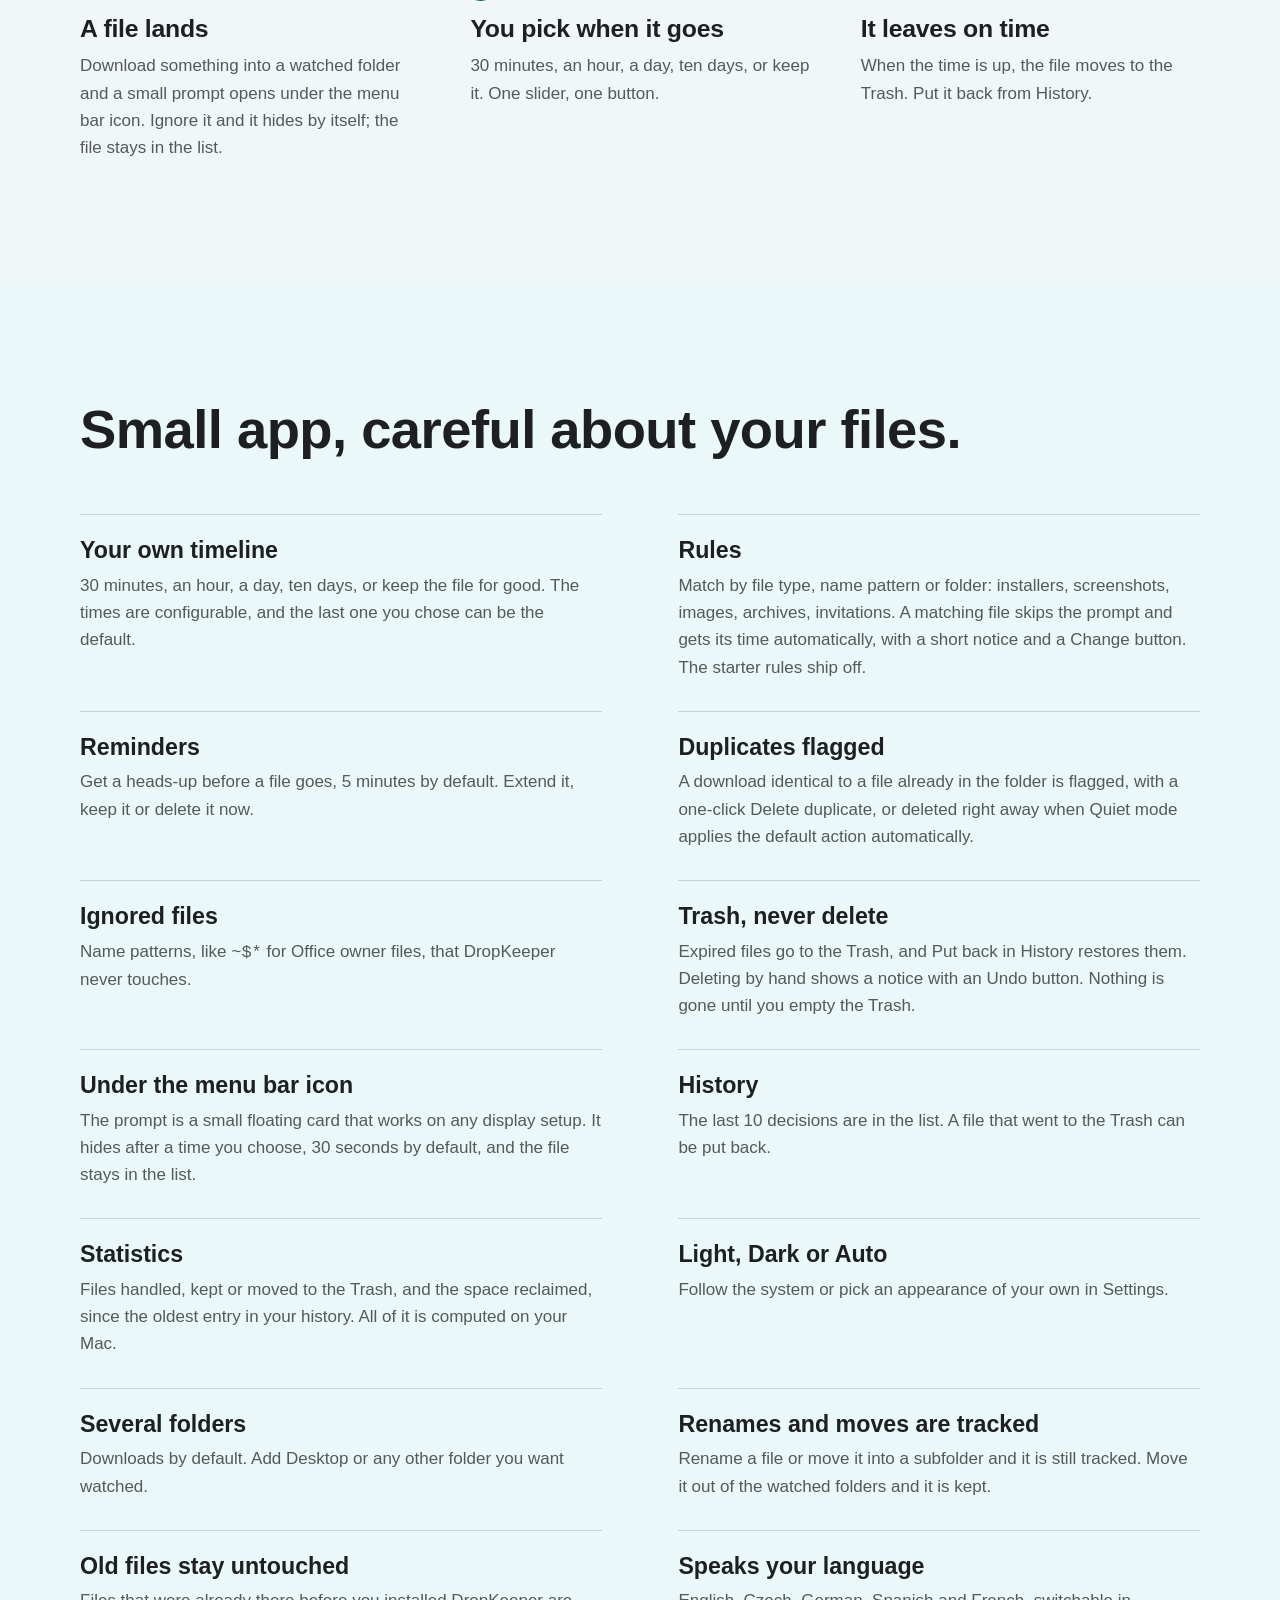
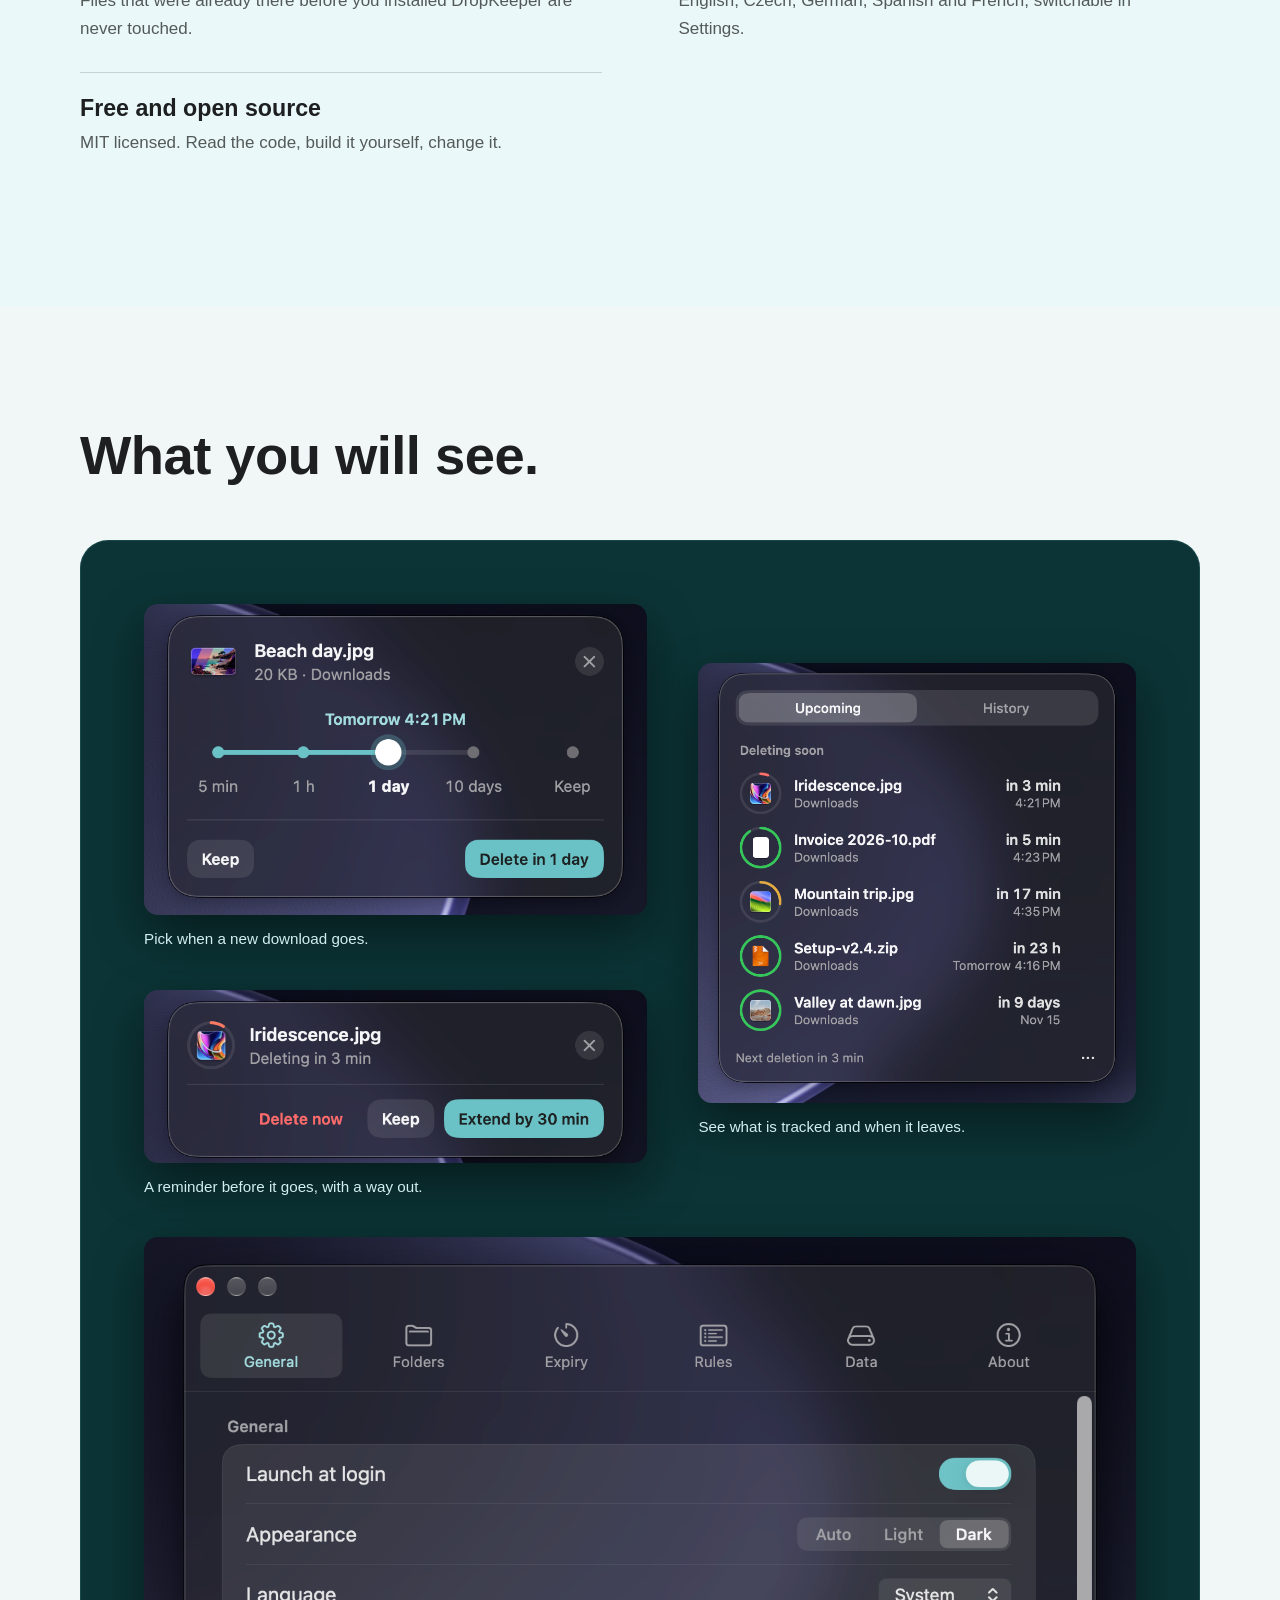
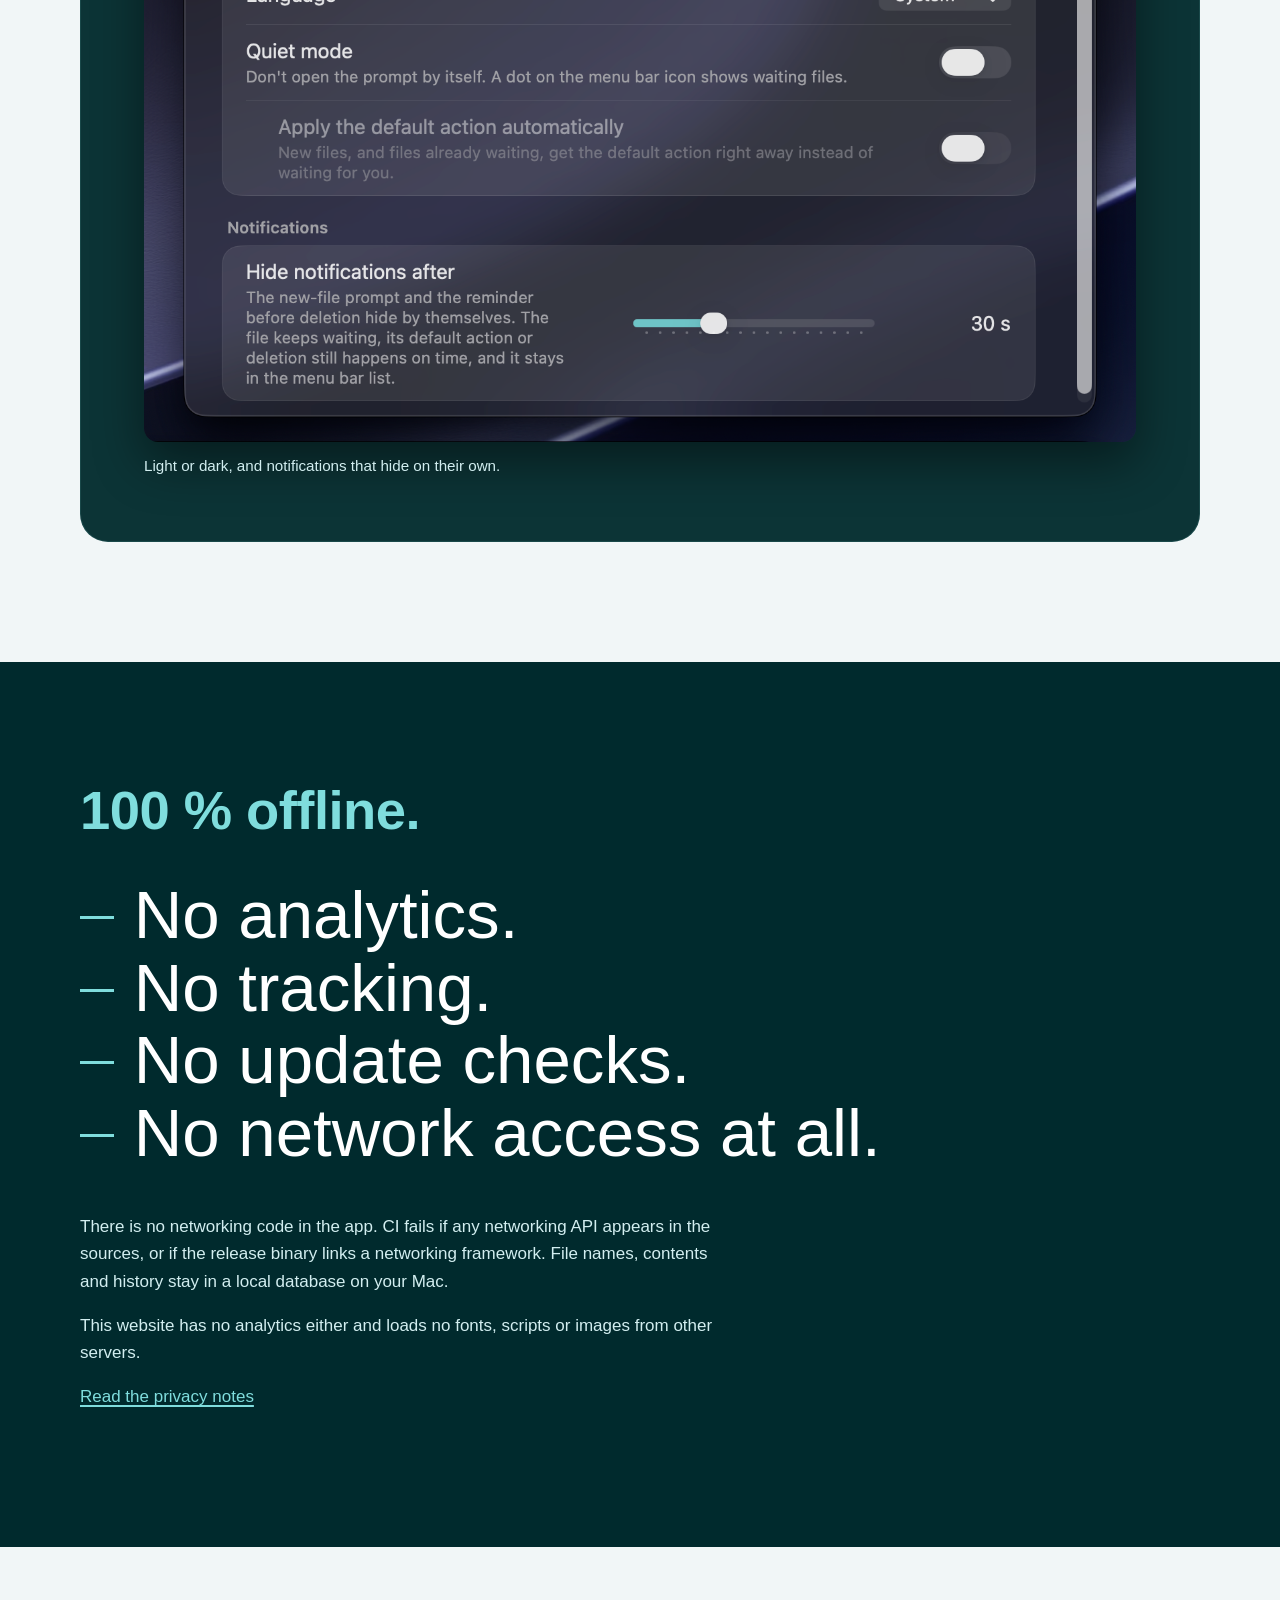
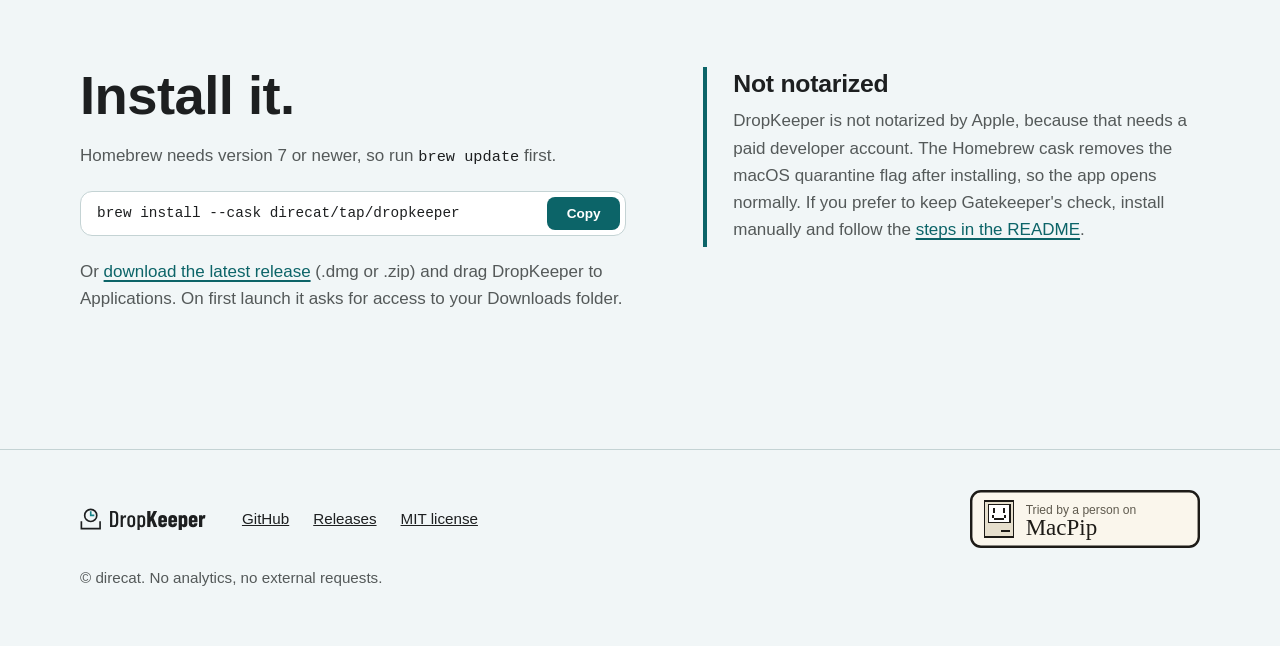
==== commit cd6407f8: "site: add the MacPip badge to the footer The badge image is self-hosted so the page keeps its no ext" ====
--- a/site/index.html
+++ b/site/index.html
@@ -7,7 +7,7 @@
 <meta name="color-scheme" content="light dark">
 <title>DropKeeper – Keep what matters. Let the rest disappear</title>
 <meta name="description" content="DropKeeper asks how long each new download should stay and moves expired files to the Trash. A free, open source, 100 % offline menu bar app for macOS.">
-<link rel="canonical" href="https://direcat.github.io/dropkeeper/">
+<link rel="canonical" href="https://direcat.net/dropkeeper/">
 <link rel="icon" type="image/png" sizes="32x32" href="assets/favicon-32.png">
 <link rel="icon" type="image/svg+xml" href="assets/dropkeeper-mark.svg">
 <link rel="apple-touch-icon" href="assets/apple-touch-icon.png">
@@ -17,15 +17,15 @@
 <meta property="og:site_name" content="DropKeeper">
 <meta property="og:title" content="DropKeeper – Keep what matters. Let the rest disappear">
 <meta property="og:description" content="Decide how long each new download stays. Expired files go to the Trash. Free, open source, 100 % offline.">
-<meta property="og:url" content="https://direcat.github.io/dropkeeper/">
-<meta property="og:image" content="https://direcat.github.io/dropkeeper/assets/social-preview.png">
+<meta property="og:url" content="https://direcat.net/dropkeeper/">
+<meta property="og:image" content="https://direcat.net/dropkeeper/assets/social-preview.png">
 <meta property="og:image:width" content="1280">
 <meta property="og:image:height" content="640">
 <meta property="og:image:alt" content="DropKeeper – Keep what matters. Let the rest disappear.">
 <meta name="twitter:card" content="summary_large_image">
 <meta name="twitter:title" content="DropKeeper – Keep what matters. Let the rest disappear">
 <meta name="twitter:description" content="Decide how long each new download stays. Expired files go to the Trash. Free, open source, 100 % offline.">
-<meta name="twitter:image" content="https://direcat.github.io/dropkeeper/assets/social-preview.png">
+<meta name="twitter:image" content="https://direcat.net/dropkeeper/assets/social-preview.png">
 <meta name="twitter:image:alt" content="DropKeeper – Keep what matters. Let the rest disappear.">
 
 <link rel="stylesheet" href="assets/site.css">
@@ -230,6 +230,9 @@
       <li><a href="https://github.com/direcat/dropkeeper/releases">Releases</a></li>
       <li><a href="https://github.com/direcat/dropkeeper/blob/master/LICENSE">MIT license</a></li>
     </ul>
+    <a class="badge" href="https://macpip.com/apps/dropkeeper?ref=badge" target="_blank" rel="noopener">
+      <img src="assets/macpip-badge.svg" alt="Listed on MacPip" width="230" height="58">
+    </a>
     <p>© direcat. No analytics, no external requests.</p>
   </div>
 </footer>
--- a/site/assets/site.css
+++ b/site/assets/site.css
@@ -166,6 +166,8 @@
 .foot .wrap { display: flex; flex-wrap: wrap; align-items: center; gap: 18px 36px; }
 .foot img { height: 22px; width: auto; }
 .foot ul { display: flex; flex-wrap: wrap; gap: 8px 24px; list-style: none; margin: 0; padding: 0; }
+.foot .badge { margin-left: auto; line-height: 0; }
+.foot .badge img { height: 58px; }
 .foot a { color: var(--text); }
 .foot p { margin: 0; flex-basis: 100%; }
 
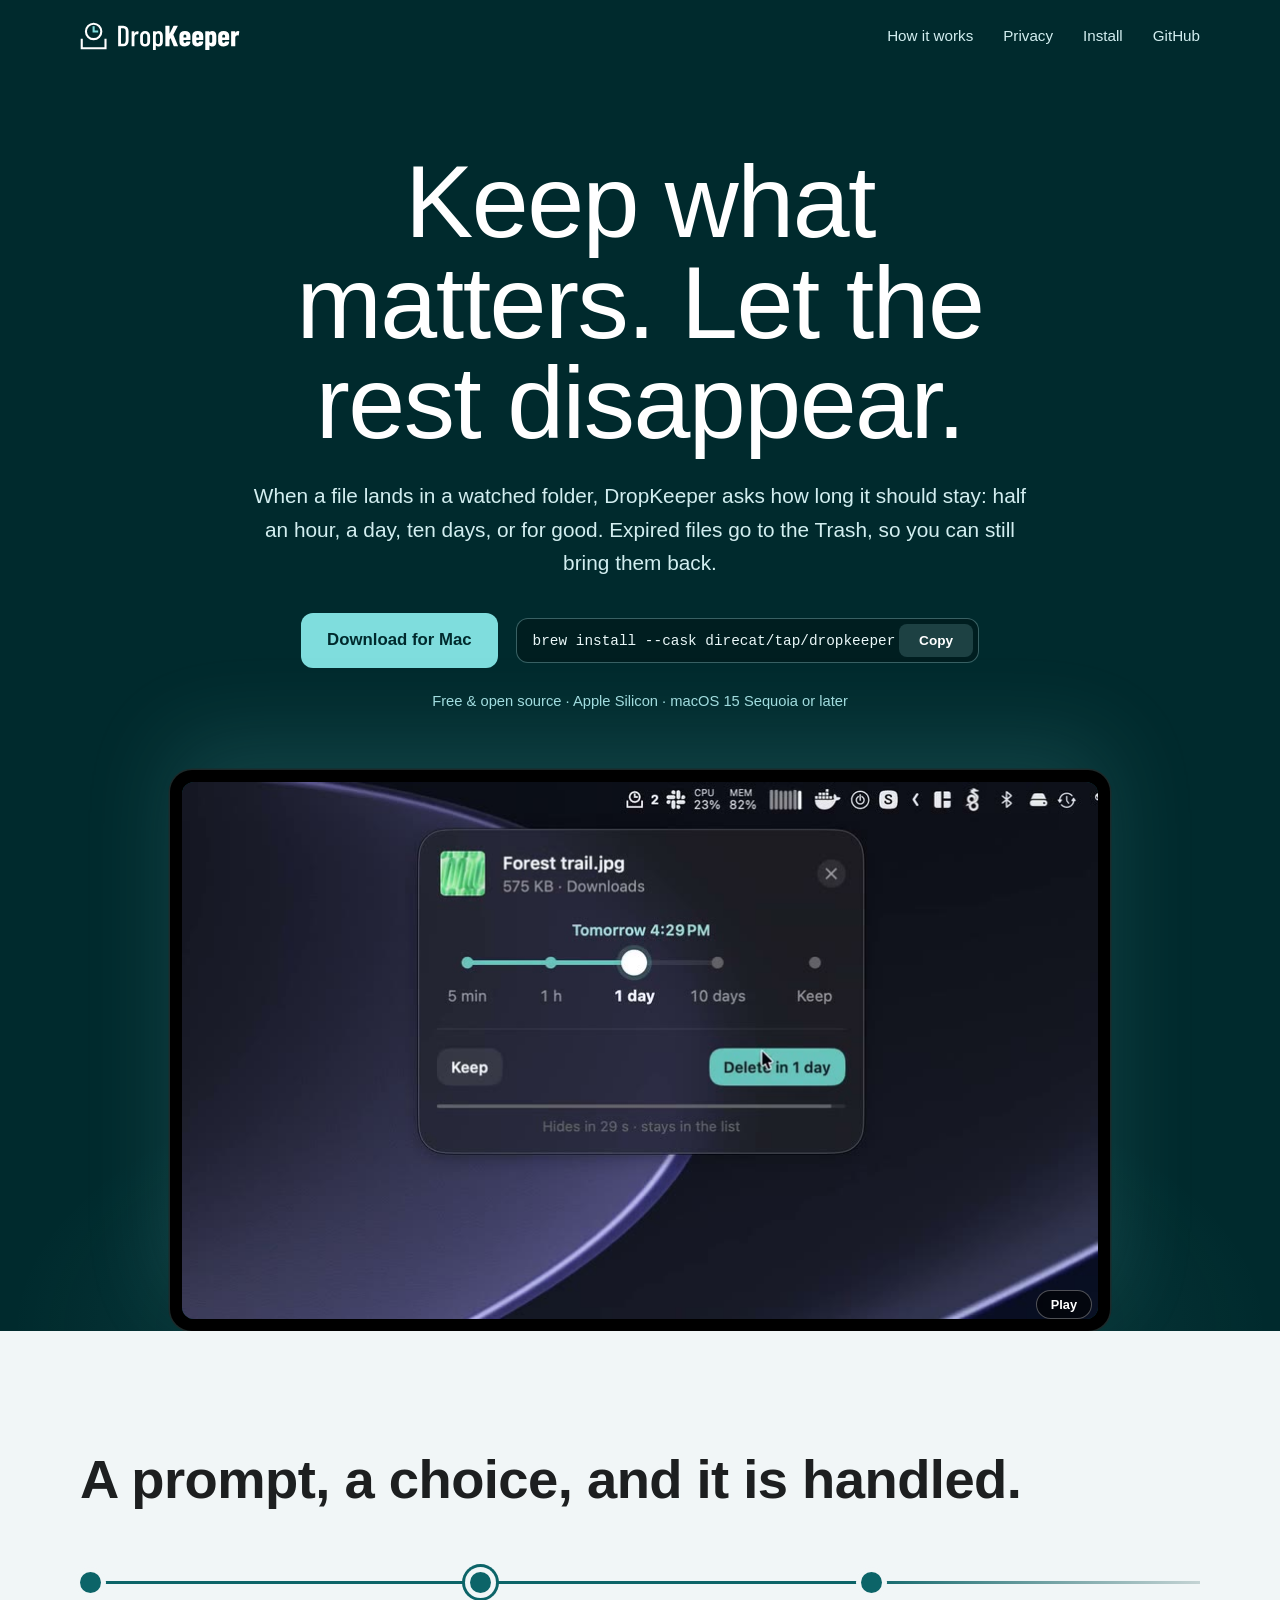
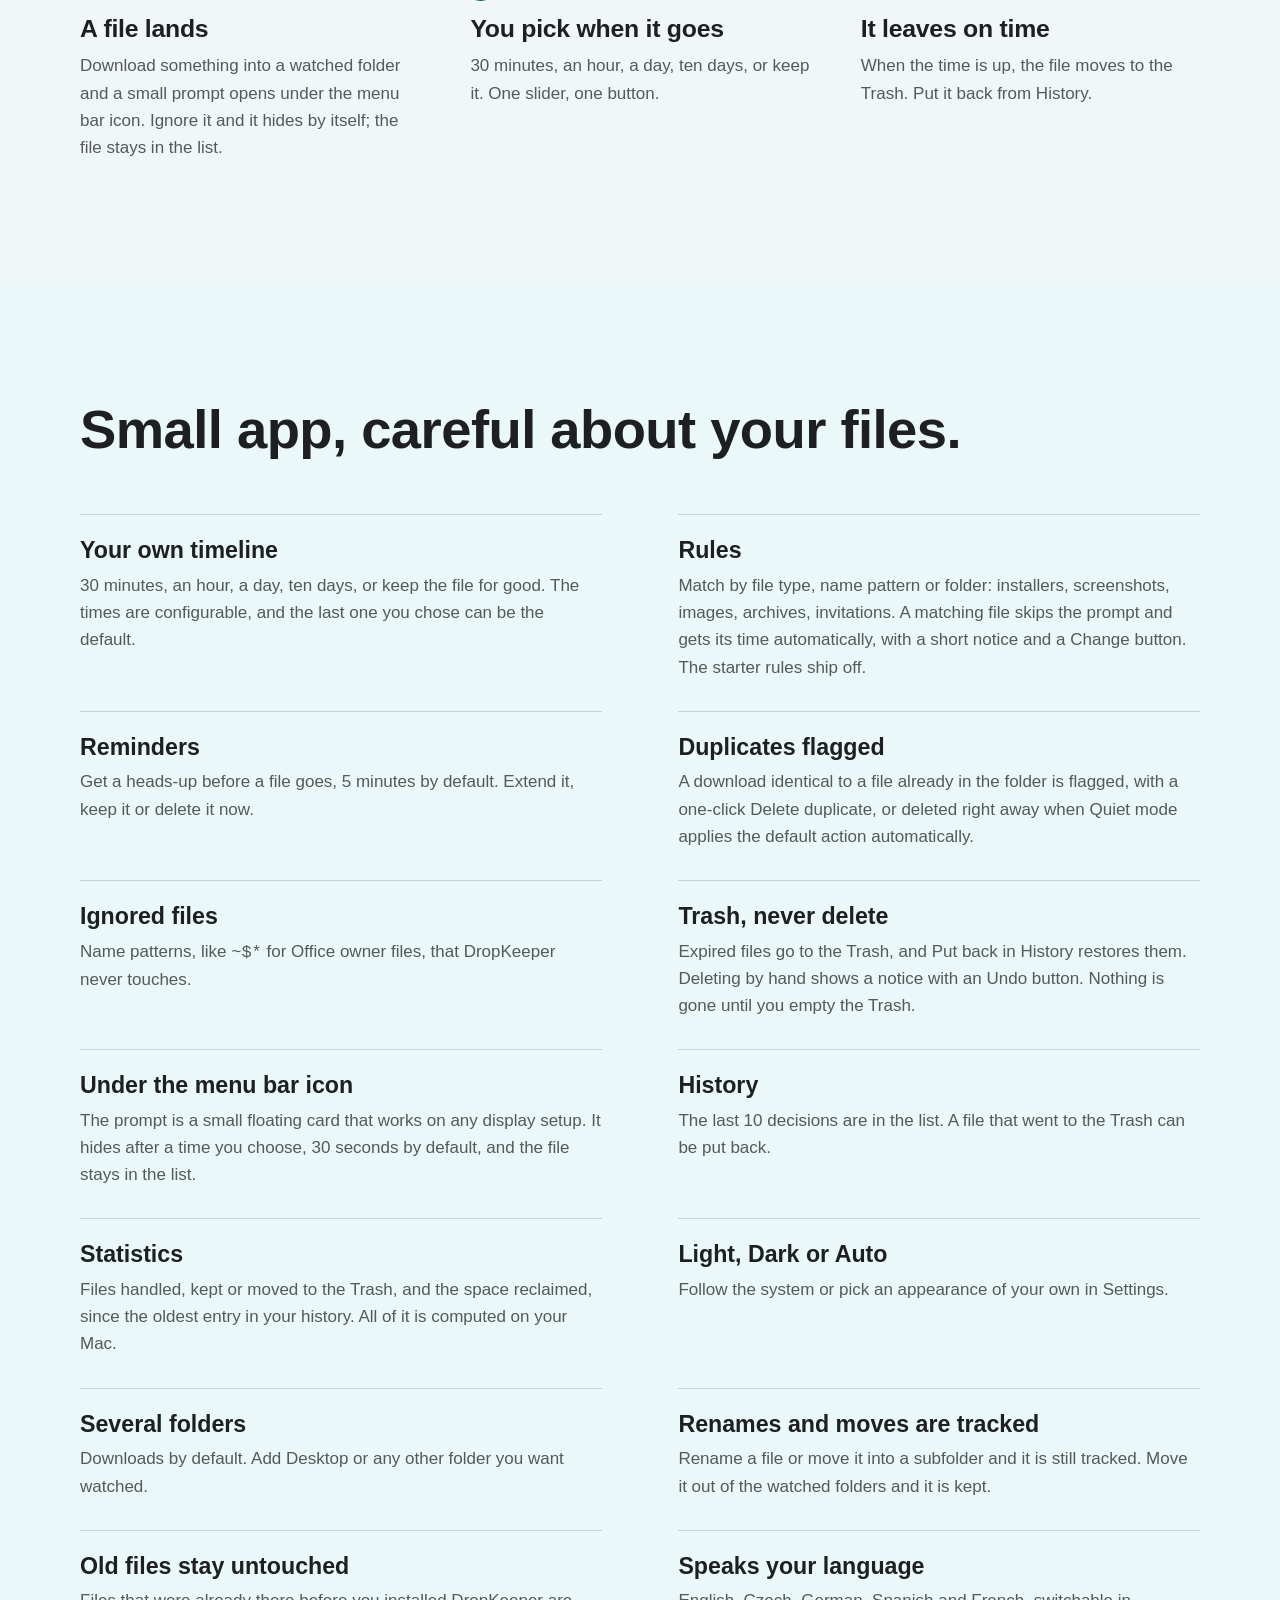
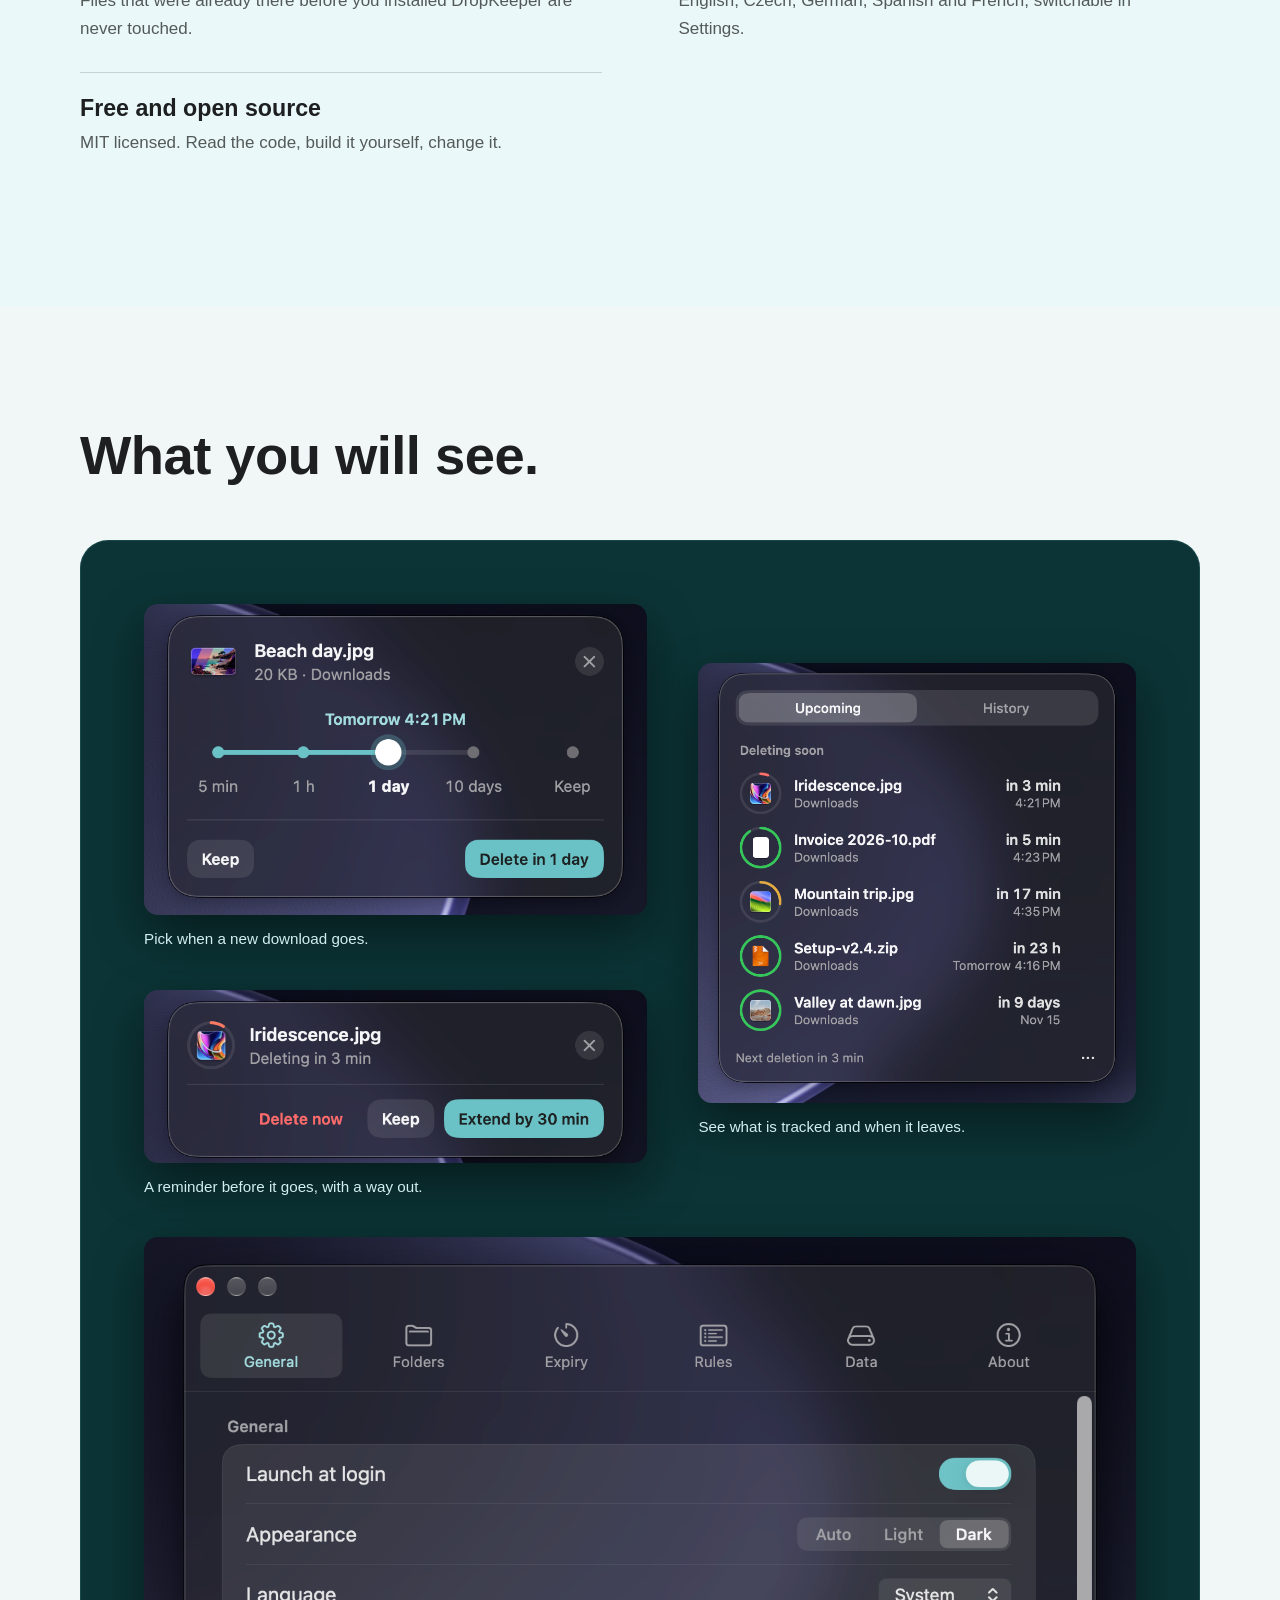
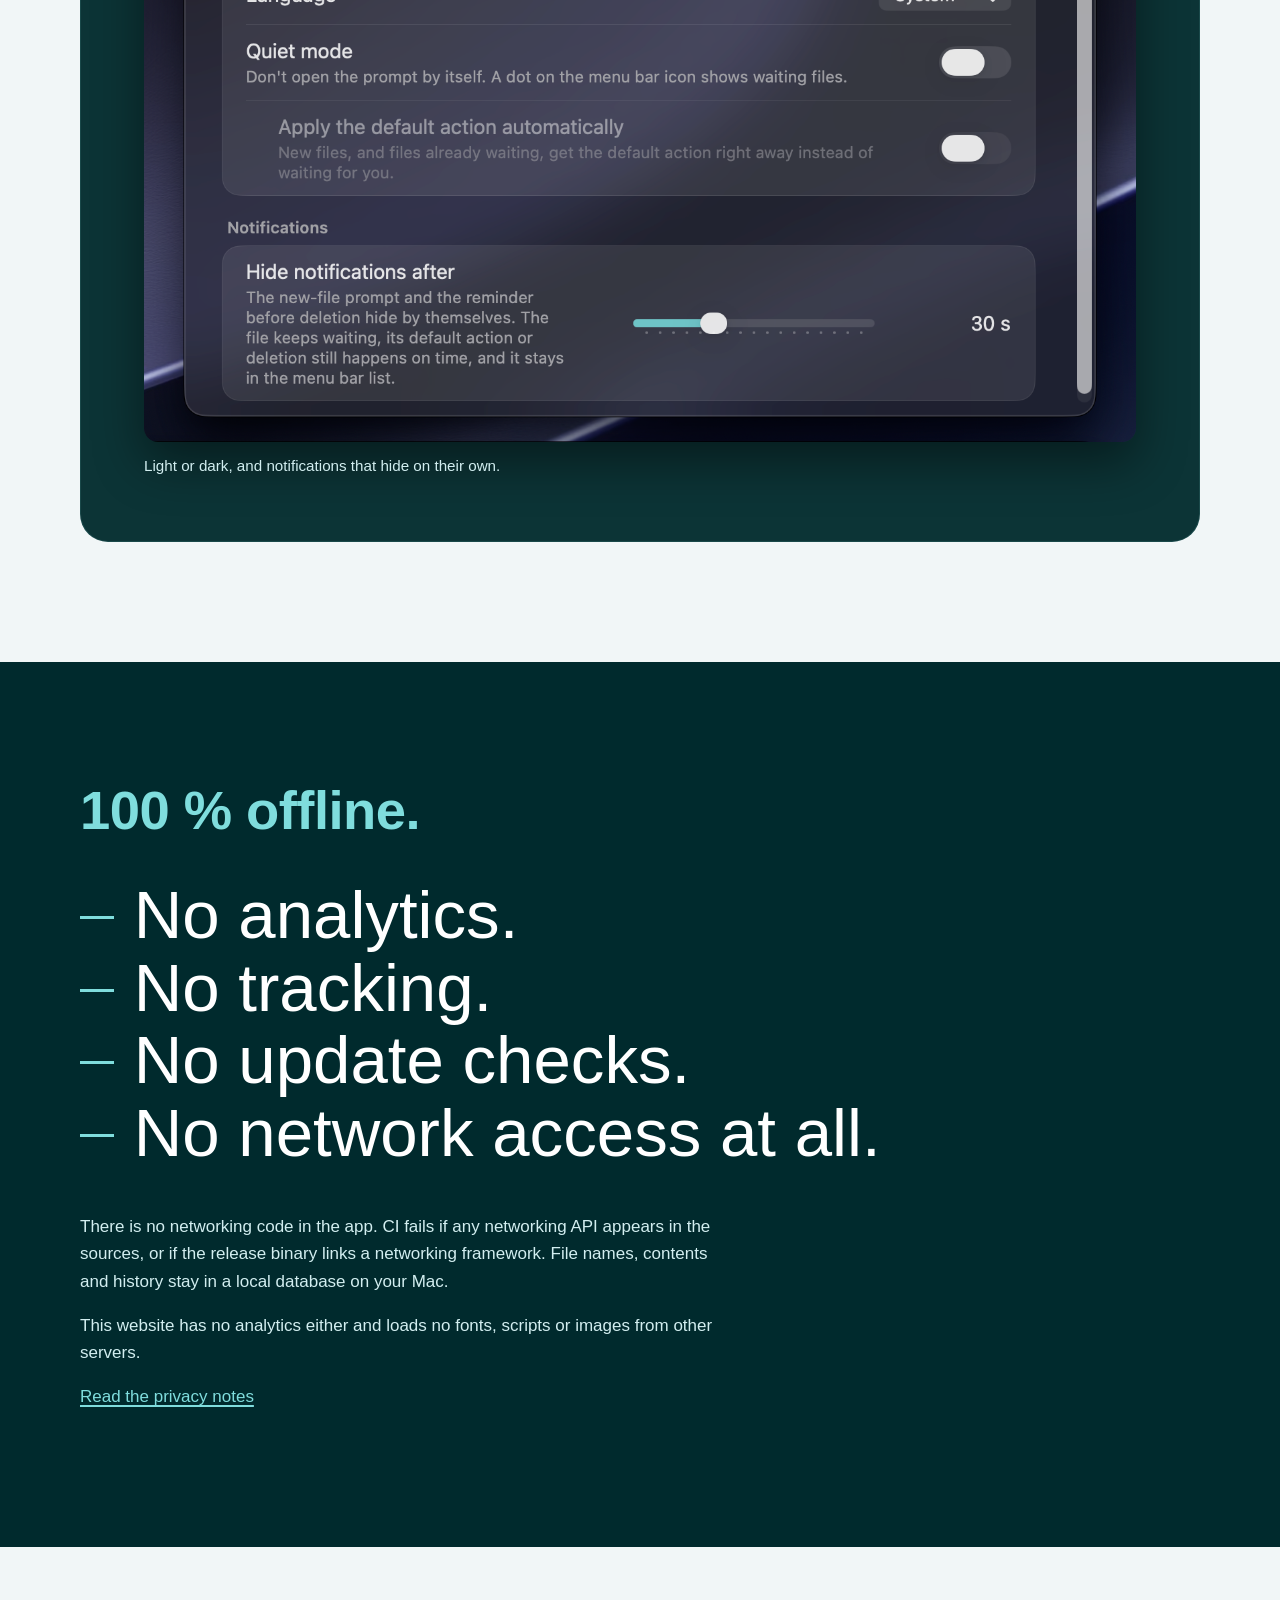
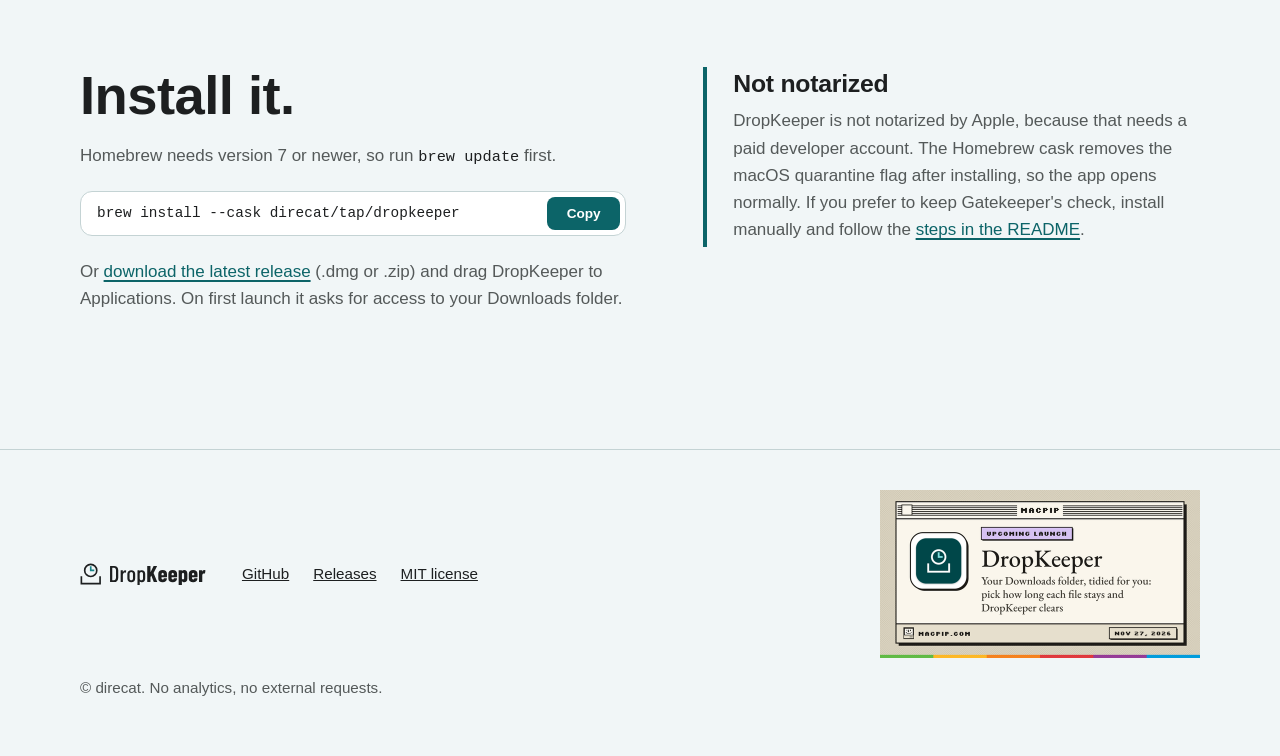
==== commit 151d6d30: "site: replace the MacPip badge with the upcoming-launch banner MacPip sent a personal banner for the" ====
--- a/site/index.html
+++ b/site/index.html
@@ -231,7 +231,7 @@
       <li><a href="https://github.com/direcat/dropkeeper/blob/master/LICENSE">MIT license</a></li>
     </ul>
     <a class="badge" href="https://macpip.com/apps/dropkeeper?ref=badge" target="_blank" rel="noopener">
-      <img src="assets/macpip-badge.svg" alt="Listed on MacPip" width="230" height="58">
+      <img src="assets/macpip-badge.png" alt="DropKeeper on MacPip: upcoming launch Nov 27, 2026" width="320" height="168">
     </a>
     <p>© direcat. No analytics, no external requests.</p>
   </div>
--- a/site/assets/site.css
+++ b/site/assets/site.css
@@ -167,7 +167,7 @@
 .foot img { height: 22px; width: auto; }
 .foot ul { display: flex; flex-wrap: wrap; gap: 8px 24px; list-style: none; margin: 0; padding: 0; }
 .foot .badge { margin-left: auto; line-height: 0; }
-.foot .badge img { height: 58px; }
+.foot .badge img { width: 320px; height: auto; max-width: 100%; }
 .foot a { color: var(--text); }
 .foot p { margin: 0; flex-basis: 100%; }
 
